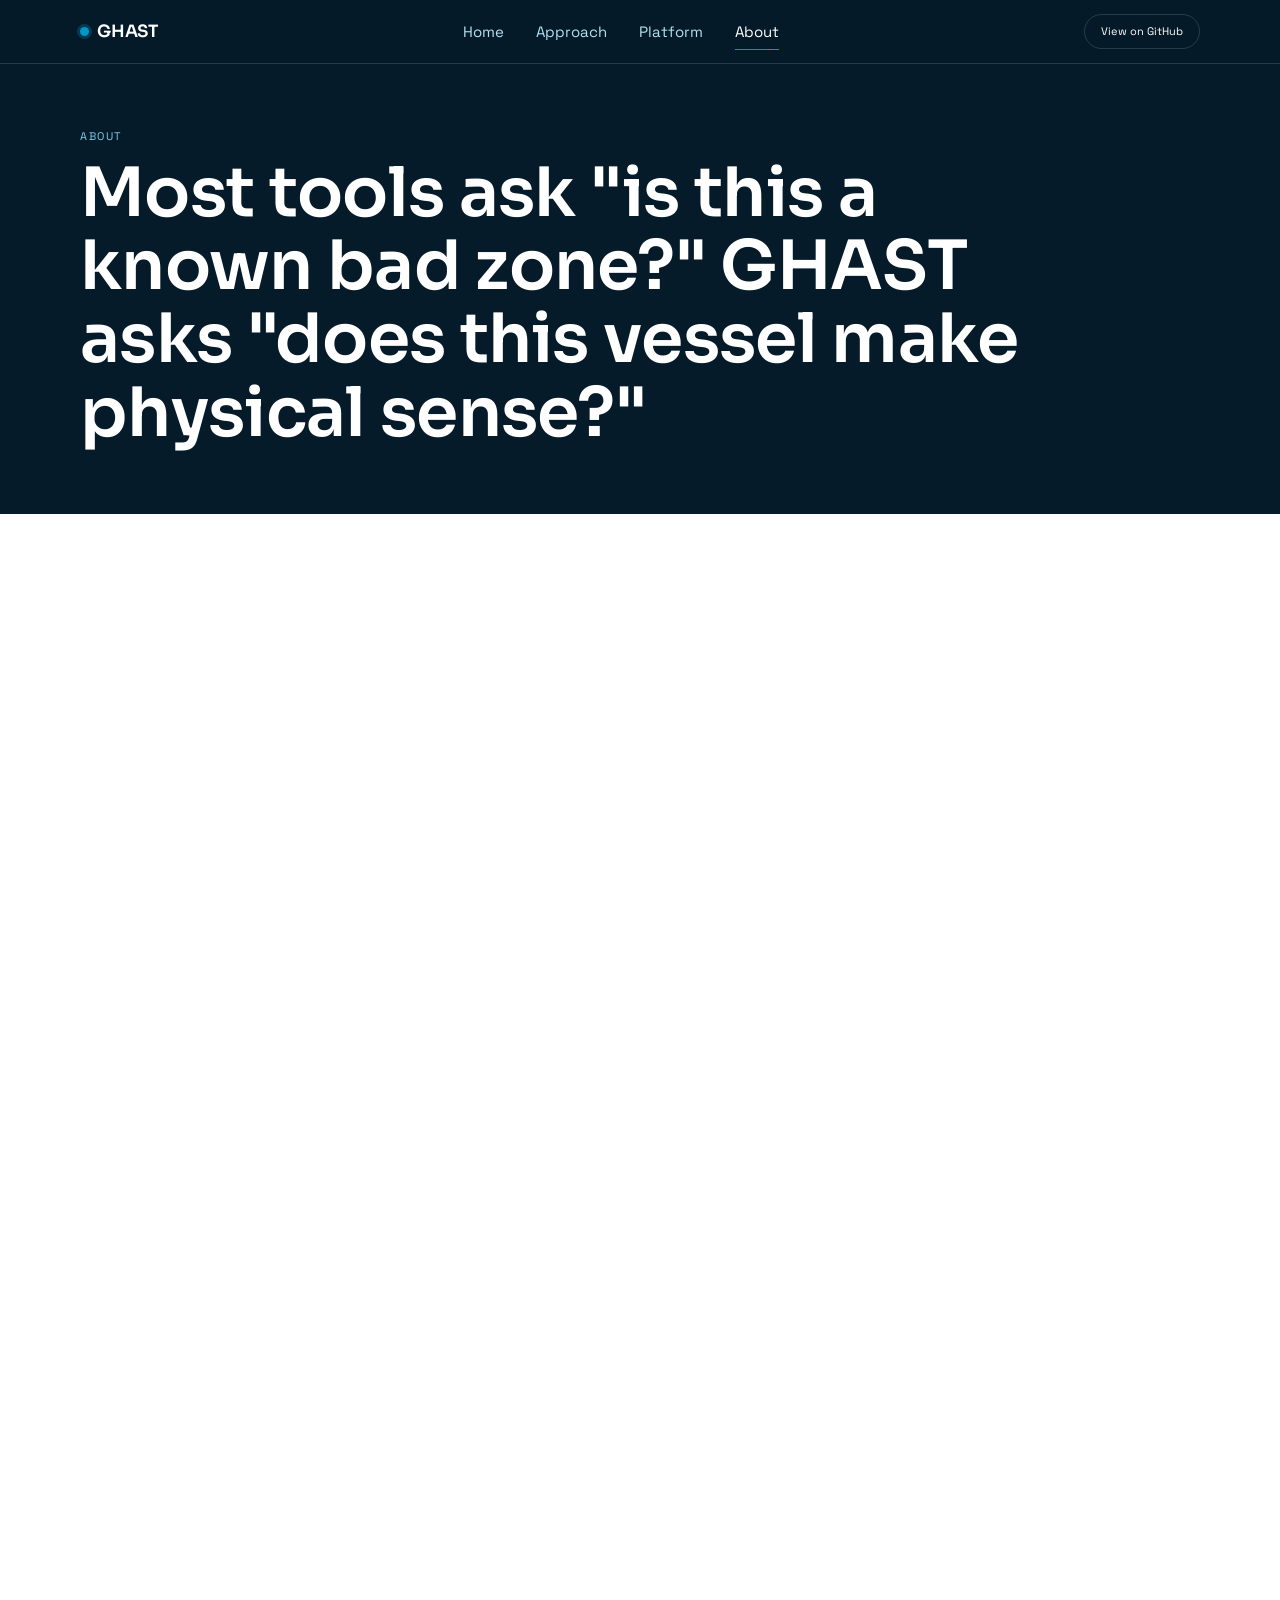
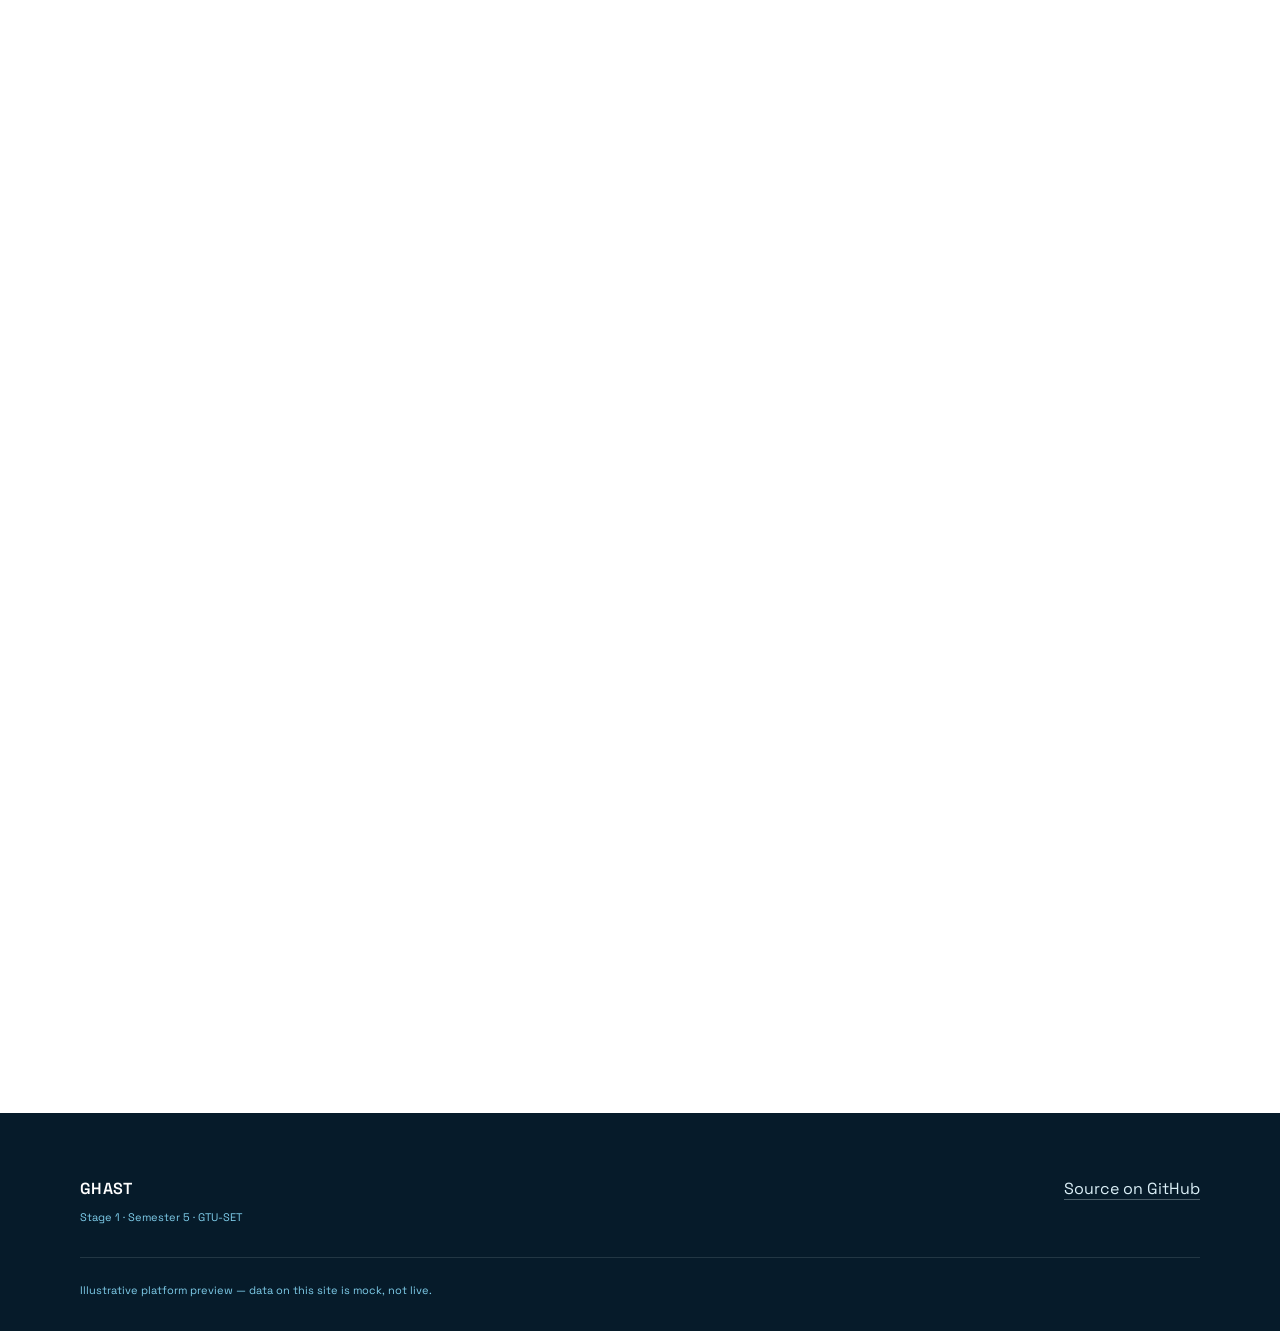
==== frontend/site/about.html @ d420f3c5 "feat(frontend): two-phase hero, 5-color palette, multi-page site Hero mechanics rework, per feedback" ====
<!doctype html>
<html lang="en" class="no-js">
<head>
  <meta charset="utf-8" />
  <meta name="viewport" content="width=device-width, initial-scale=1" />
  <title>About — GHAST</title>
  <meta name="description" content="Why GHAST predicts vessel behavior instead of matching signatures, and what that changes about how spoofing and jamming get investigated." />

  <link rel="preconnect" href="https://fonts.googleapis.com" />
  <link rel="preconnect" href="https://fonts.gstatic.com" crossorigin />
  <link href="https://fonts.googleapis.com/css2?family=Sora:wght@500;600;700&family=Space+Grotesk:wght@400;500;600&display=swap" rel="stylesheet" />

  <link rel="stylesheet" href="styles/tokens.css" />
  <link rel="stylesheet" href="styles/base.css" />
  <link rel="stylesheet" href="styles/nav.css" />
  <link rel="stylesheet" href="styles/sections.css" />
  <script>document.documentElement.classList.remove("no-js");</script>
</head>
<body>

  <nav class="site-nav" aria-label="Primary">
    <div class="site-nav__inner">
      <a class="site-nav__brand" href="index.html">
        <span class="site-nav__brand-mark" aria-hidden="true"></span>
        GHAST
      </a>
      <ul class="site-nav__links">
        <li><a href="index.html">Home</a></li>
        <li><a href="approach.html">Approach</a></li>
        <li><a href="platform.html">Platform</a></li>
        <li><a href="about.html" aria-current="page">About</a></li>
      </ul>
      <a class="site-nav__cta" href="https://github.com/Vishmayraj/GHAST" target="_blank" rel="noopener">View on GitHub</a>
    </div>
  </nav>

  <header class="page-hero">
    <div class="page-hero__inner">
      <p class="page-hero__eyebrow">About</p>
      <h1 class="page-hero__title">Most tools ask "is this a known bad zone?" GHAST asks "does this vessel make physical sense?"</h1>
    </div>
  </header>

  <main class="page-main">

    <section class="section" data-reveal>
      <div class="section__inner section__inner--narrow">
        <p style="font-size: var(--step-lede); line-height: var(--lh-loose); color: var(--ink-700);">
          A lot of maritime spoofing and jamming tools work the way an
          antivirus scanner works: they keep a list — known jamming zones,
          known bad actors, known patterns — and raise an alert when
          something on the list shows up. That works right up until
          something doesn't match the list. A new jamming source outside a
          mapped zone, a spoofing technique nobody's cataloged yet, a
          vessel behaving strangely for a reason no one's seen before —
          none of that trips a signature check.
        </p>
        <p style="margin-top: var(--space-6); font-size: var(--step-lede); line-height: var(--lh-loose); color: var(--ink-700);">
          GHAST starts from a different question. Given everything a vessel
          has just told the world about itself — its speed, its course, how
          fast it can physically turn — where should it be next? When the
          position it actually reports drifts too far from that answer, the
          list it's on stops mattering. The deviation is the evidence,
          whether or not anyone has seen this particular flavor of spoofing
          before.
        </p>
      </div>
    </section>

    <section class="section" style="background: var(--paper-dim);" data-reveal>
      <div class="section__inner">
        <p class="eyebrow">What we do differently</p>
        <div class="data-cards">
          <div class="card data-card">
            <div class="data-card__index">01</div>
            <div class="data-card__title">Behavior, not a blocklist</div>
            <div class="data-card__body">A physics-bounded next-state prediction catches spoofing that doesn't match any known signature or mapped jamming zone — because it never needed to match one.</div>
          </div>
          <div class="card data-card">
            <div class="data-card__index">02</div>
            <div class="data-card__title">It tells you which kind of problem you have</div>
            <div class="data-card__body">A single flagged vessel and a whole area flagging at once look the same as a raw alert. GHAST's fleet-wide check separates targeted spoofing from area jamming automatically, before an analyst opens the incident.</div>
          </div>
          <div class="card data-card">
            <div class="data-card__index">03</div>
            <div class="data-card__title">An evidence trail, not a black-box score</div>
            <div class="data-card__body">Every tool the investigation agent calls and everything it finds is logged. The output is a hypothesis with attached evidence and a confidence number — never a bare "this is spoofing."</div>
          </div>
          <div class="card data-card">
            <div class="data-card__index">04</div>
            <div class="data-card__title">Confidence gates escalation, not alarm volume</div>
            <div class="data-card__body">Low-confidence or novel patterns go to a human analyst with partial evidence instead of getting auto-declared. False-positive rate — the metric that actually erodes an insurer's trust — is treated as a first-class number from Stage 1 onward, not an afterthought.</div>
          </div>
        </div>
      </div>
    </section>

    <section class="section" data-reveal>
      <div class="section__inner section__inner--narrow">
        <p class="eyebrow">Where this is now</p>
        <h2 class="section__title">An academic project, built like a real one</h2>
        <p class="section__lede">
          GHAST is currently Stage 1 of a three-semester build at GTU-SET: a
          live AIS ingestion pipeline, a Bi-LSTM trajectory model benchmarked
          against published baselines and tracked in MLflow, and a
          rule-assisted investigation agent with three working tools. The
          site around it is honest about that — the diagrams and reports
          you've seen are illustrative, not a live feed, and they'll stop
          being illustrative in the order the
          <a href="https://github.com/Vishmayraj/GHAST/blob/main/docs/HLD/HLD_and_Master_Implementation_Plan.md" target="_blank" rel="noopener" style="color:var(--ocean-600); text-decoration:underline;">implementation plan</a>
          lays out.
        </p>
      </div>
    </section>

  </main>

  <footer class="site-footer">
    <div class="site-footer__inner">
      <div>
        <div class="site-footer__brand">GHAST</div>
        <div class="site-footer__status">Stage 1 · Semester 5 · GTU-SET</div>
      </div>
      <div>
        <a class="site-footer__link" href="https://github.com/Vishmayraj/GHAST" target="_blank" rel="noopener">Source on GitHub</a>
      </div>
    </div>
    <p class="site-footer__meta">Illustrative platform preview — data on this site is mock, not live.</p>
  </footer>

</body>
</html>
---- frontend/site/styles/tokens.css ----
/*
 * Design tokens for the GHAST site.
 *
 * Palette is deliberately restricted to five colors: ocean blue
 * (dominant), deep navy (structural/dark sections), white, black,
 * and a single red reserved exclusively for anomalies/spoofing —
 * never used decoratively. Neutrals for text/borders are blends of
 * navy and white only, so nothing outside the five hues appears.
 */

:root {
  /* The five colors */
  --c-ocean: #0096c7;
  --c-navy: #061b2a;
  --c-red: #ff5c5c;
  --c-white: #ffffff;
  --c-black: #000000;

  /* Ocean tints/shades (blends of ocean with white/navy only) */
  --ocean-100: #dbf0f8;
  --ocean-200: #b3e2f2;
  --ocean-300: #7fcdea;
  --ocean-400: #40b3dc;
  --ocean-600: #0079a3;
  --ocean-700: #045e80;

  /* Red tints/shades — blends of red with white/navy only, used
     exclusively for anomaly/alert UI, never decoratively */
  --red-100: #ffe1e1;
  --red-700: #c23a3a;

  /* Neutrals: navy blended toward white, nothing else */
  --ink-900: var(--c-navy);
  --ink-700: #24394a;
  --ink-500: #4c6274;
  --ink-300: #8fa1ae;
  --ink-100: #d9e2e7;
  --paper: var(--c-white);
  --paper-dim: #f2f6f8;

  /* Semantic roles */
  --color-bg: var(--paper);
  --color-bg-inverse: var(--c-navy);
  --color-surface: var(--c-white);
  --color-text: var(--ink-900);
  --color-text-muted: var(--ink-500);
  --color-text-on-navy: var(--paper);
  --color-text-on-navy-muted: var(--ocean-200);
  --color-accent: var(--c-ocean);
  --color-anomaly: var(--c-red);
  --color-border: rgba(6, 27, 42, 0.12);
  --color-border-on-navy: rgba(255, 255, 255, 0.14);
  --color-grid-line: rgba(0, 150, 199, 0.18);

  /* Typography — Sora for display, Space Grotesk for body/UI */
  --font-display: "Sora", "Space Grotesk", system-ui, sans-serif;
  --font-sans: "Space Grotesk", system-ui, -apple-system, "Segoe UI", sans-serif;
  --font-mono: "Space Grotesk", ui-monospace, "SF Mono", Menlo, Consolas, monospace;

  --step-ticker: 0.6875rem;
  --step-body: 1rem;
  --step-lede: 1.1875rem;
  --step-h3: 1.5rem;
  --step-h2: clamp(1.75rem, 1.35rem + 2vw, 2.5rem);
  --step-h1: clamp(2.25rem, 1.3rem + 4.5vw, 4.25rem);

  --lh-tight: 1.08;
  --lh-normal: 1.5;
  --lh-loose: 1.7;

  --space-1: 0.25rem;
  --space-2: 0.5rem;
  --space-3: 0.75rem;
  --space-4: 1rem;
  --space-6: 1.5rem;
  --space-8: 2rem;
  --space-12: 3rem;
  --space-16: 4rem;
  --space-24: 6rem;
  --space-32: 8rem;

  --content-max: 1120px;
  --content-narrow: 720px;
  --radius-sm: 4px;
  --radius-md: 10px;
  --radius-lg: 18px;

  --nav-height: 64px;

  --ease-out: cubic-bezier(0.16, 1, 0.3, 1);
  --dur-fast: 180ms;
  --dur-med: 420ms;
}
---- frontend/site/styles/base.css ----
/* Reset + base rendering */

*,
*::before,
*::after {
  box-sizing: border-box;
}

html {
  scroll-behavior: smooth;
}

body {
  margin: 0;
  font-family: var(--font-sans);
  font-size: var(--step-body);
  line-height: var(--lh-normal);
  color: var(--color-text);
  background: var(--color-bg);
  -webkit-font-smoothing: antialiased;
  text-rendering: optimizeLegibility;
}

img,
video {
  max-width: 100%;
  display: block;
}

h1,
h2,
h3,
p,
figure {
  margin: 0;
}

h1,
h2,
h3 {
  font-family: var(--font-display);
  line-height: var(--lh-tight);
  font-weight: 600;
  letter-spacing: -0.01em;
}

a {
  color: inherit;
}

.visually-hidden {
  position: absolute;
  width: 1px;
  height: 1px;
  overflow: hidden;
  clip: rect(0 0 0 0);
  white-space: nowrap;
}

/* Non-hero pages: push content below the fixed nav bar. */
.page-main {
  padding-top: var(--nav-height);
}

.page-hero {
  background: var(--c-navy);
  color: var(--color-text-on-navy);
  padding: calc(var(--nav-height) + var(--space-16)) var(--space-6) var(--space-16);
}

.page-hero__eyebrow {
  font-family: var(--font-mono);
  font-size: var(--step-ticker);
  letter-spacing: 0.14em;
  text-transform: uppercase;
  color: var(--ocean-300);
}

.page-hero__title {
  margin-top: var(--space-3);
  font-size: var(--step-h1);
  color: var(--paper);
  max-width: 20ch;
}

.page-hero__lede {
  margin-top: var(--space-4);
  font-size: var(--step-lede);
  color: var(--color-text-on-navy-muted);
  max-width: 56ch;
  line-height: var(--lh-loose);
}

.page-hero__inner {
  max-width: var(--content-max);
  margin: 0 auto;
}

/* Layout primitives */
.section {
  padding: var(--space-24) var(--space-6);
  position: relative;
}

.section__inner {
  max-width: var(--content-max);
  margin: 0 auto;
}

.section__inner--narrow {
  max-width: var(--content-narrow);
}

.eyebrow {
  display: inline-flex;
  align-items: center;
  gap: var(--space-2);
  font-family: var(--font-mono);
  font-size: var(--step-ticker);
  letter-spacing: 0.14em;
  text-transform: uppercase;
  color: var(--ocean-600);
  margin-bottom: var(--space-4);
}

.eyebrow::before {
  content: "";
  width: 6px;
  height: 6px;
  border-radius: 50%;
  background: currentColor;
}

.section__title {
  font-size: var(--step-h2);
  max-width: 34ch;
}

.section__lede {
  font-size: var(--step-lede);
  color: var(--color-text-muted);
  max-width: 56ch;
  margin-top: var(--space-4);
  line-height: var(--lh-loose);
}

/* Scroll-reveal: progressively enhanced, inert without JS */
[data-reveal] {
  opacity: 0;
  transform: translateY(18px);
  transition: opacity var(--dur-med) var(--ease-out), transform var(--dur-med) var(--ease-out);
}

[data-reveal].is-visible {
  opacity: 1;
  transform: none;
}

.no-js [data-reveal],
[data-reveal].is-visible {
  opacity: 1;
  transform: none;
}

@media (prefers-reduced-motion: reduce) {
  html {
    scroll-behavior: auto;
  }

  [data-reveal] {
    opacity: 1;
    transform: none;
    transition: none;
  }
}

::selection {
  background: var(--ocean-200);
  color: var(--c-navy);
}
---- frontend/site/styles/nav.css ----
/* Fixed top nav — deep navy, translucent, legible over both the
   dark hero video and light page backgrounds without needing
   scroll-based JS to swap states. */

.site-nav {
  position: fixed;
  top: 0;
  left: 0;
  right: 0;
  z-index: 50;
  height: var(--nav-height);
  display: flex;
  align-items: center;
  padding: 0 var(--space-6);
  background: rgba(6, 27, 42, 0.82);
  backdrop-filter: blur(10px);
  -webkit-backdrop-filter: blur(10px);
  border-bottom: 1px solid var(--color-border-on-navy);
}

.site-nav__inner {
  width: 100%;
  max-width: var(--content-max);
  margin: 0 auto;
  display: flex;
  align-items: center;
  justify-content: space-between;
  gap: var(--space-6);
}

.site-nav__brand {
  display: flex;
  align-items: center;
  gap: var(--space-2);
  font-family: var(--font-display);
  font-weight: 600;
  font-size: 1.0625rem;
  color: var(--paper);
  text-decoration: none;
  letter-spacing: -0.01em;
}

.site-nav__brand-mark {
  width: 9px;
  height: 9px;
  border-radius: 50%;
  background: var(--c-ocean);
  box-shadow: 0 0 0 3px rgba(0, 150, 199, 0.25);
}

.site-nav__links {
  display: flex;
  align-items: center;
  gap: var(--space-8);
  list-style: none;
  margin: 0;
  padding: 0;
}

.site-nav__links a {
  font-size: 0.9375rem;
  color: var(--color-text-on-navy-muted);
  text-decoration: none;
  padding: var(--space-2) 0;
  border-bottom: 1px solid transparent;
  transition: color var(--dur-fast) var(--ease-out), border-color var(--dur-fast) var(--ease-out);
}

.site-nav__links a:hover,
.site-nav__links a[aria-current="page"] {
  color: var(--paper);
  border-bottom-color: var(--c-ocean);
}

.site-nav__cta {
  font-family: var(--font-mono);
  font-size: var(--step-ticker);
  padding: var(--space-2) var(--space-4);
  border: 1px solid var(--color-border-on-navy);
  border-radius: 999px;
  color: var(--paper);
  text-decoration: none;
  white-space: nowrap;
}

.site-nav__cta:hover {
  border-color: var(--c-ocean);
  color: var(--c-ocean);
}

@media (max-width: 720px) {
  .site-nav__links {
    gap: var(--space-4);
  }

  .site-nav__cta {
    display: none;
  }
}

@media (max-width: 560px) {
  .site-nav__links a:not([aria-current]) {
    display: none;
  }
}
---- frontend/site/styles/sections.css ----
/* ============ shared surface ============ */

.card {
  background: var(--color-surface);
  border: 1px solid var(--color-border);
  border-radius: var(--radius-lg);
  box-shadow: 0 1px 2px rgba(7, 59, 79, 0.04);
}

/* ============ 1. signal / detection diagram ============ */

.signal-diagram {
  margin-top: var(--space-12);
  padding: var(--space-8);
  overflow: hidden;
}

.signal-diagram svg {
  width: 100%;
  height: auto;
  display: block;
}

.signal-diagram__legend {
  display: flex;
  flex-wrap: wrap;
  gap: var(--space-6);
  margin-top: var(--space-6);
  font-family: var(--font-mono);
  font-size: var(--step-ticker);
  color: var(--color-text-muted);
}

.signal-diagram__legend span {
  display: inline-flex;
  align-items: center;
  gap: var(--space-2);
}

.legend-swatch {
  width: 14px;
  height: 3px;
  border-radius: 2px;
  display: inline-block;
}

.legend-swatch--predicted { background: var(--ocean-300); }
.legend-swatch--actual { background: var(--ocean-700); }
.legend-swatch--deviation { background: var(--color-anomaly); }

/* ============ 2. fleet-wide differentiation ============ */

.fleet-compare {
  display: grid;
  grid-template-columns: repeat(2, 1fr);
  gap: var(--space-6);
  margin-top: var(--space-12);
}

.fleet-map {
  padding: var(--space-6);
  text-align: center;
}

.fleet-map svg {
  width: 100%;
  aspect-ratio: 4 / 3;
  background: var(--ocean-100);
  border-radius: var(--radius-md);
}

.fleet-map__caption {
  margin-top: var(--space-4);
  font-weight: 600;
  font-size: 0.9375rem;
}

.fleet-map__result {
  margin-top: var(--space-1);
  font-family: var(--font-mono);
  font-size: var(--step-ticker);
  color: var(--color-text-muted);
}

@media (max-width: 720px) {
  .fleet-compare {
    grid-template-columns: 1fr;
  }
}

/* ============ 3. investigation agent ============ */

.agent-layout {
  display: grid;
  grid-template-columns: 1fr 1fr;
  gap: var(--space-12);
  margin-top: var(--space-12);
  align-items: start;
}

.agent-trace {
  list-style: none;
  margin: 0;
  padding: 0;
  border-left: 2px solid var(--color-border);
}

.agent-trace__step {
  position: relative;
  padding: 0 0 var(--space-8) var(--space-6);
}

.agent-trace__step:last-child {
  padding-bottom: 0;
}

.agent-trace__step::before {
  content: "";
  position: absolute;
  left: -6px;
  top: 4px;
  width: 10px;
  height: 10px;
  border-radius: 50%;
  background: var(--c-ocean);
  border: 2px solid var(--paper-dim);
}

.agent-trace__tool {
  font-family: var(--font-mono);
  font-size: var(--step-ticker);
  color: var(--ocean-700);
  text-transform: lowercase;
}

.agent-trace__note {
  margin-top: var(--space-1);
  color: var(--color-text-muted);
  font-size: 0.9375rem;
}

.agent-trace__gate {
  margin-top: var(--space-2);
  padding: var(--space-4);
  border-radius: var(--radius-md);
  background: var(--ocean-100);
  font-size: 0.9375rem;
}

/* Incident report card */
.incident-card {
  padding: var(--space-6);
}

.incident-card__head {
  display: flex;
  justify-content: space-between;
  align-items: flex-start;
  gap: var(--space-4);
  padding-bottom: var(--space-4);
  border-bottom: 1px solid var(--color-border);
}

.incident-card__vessel {
  font-weight: 600;
  font-size: var(--step-h3);
}

.incident-card__meta {
  font-family: var(--font-mono);
  font-size: var(--step-ticker);
  color: var(--color-text-muted);
  margin-top: var(--space-1);
}

.incident-card__badge {
  font-family: var(--font-mono);
  font-size: var(--step-ticker);
  padding: var(--space-1) var(--space-3);
  border-radius: 999px;
  background: var(--red-100);
  color: var(--red-700);
  white-space: nowrap;
}

.incident-card__confidence {
  margin-top: var(--space-4);
}

.confidence-bar {
  height: 6px;
  border-radius: 999px;
  background: var(--ocean-100);
  overflow: hidden;
  margin-top: var(--space-2);
}

.confidence-bar__fill {
  height: 100%;
  background: var(--ocean-600);
  border-radius: 999px;
}

.incident-card__evidence {
  margin-top: var(--space-4);
  padding-left: var(--space-4);
  font-size: 0.9375rem;
  color: var(--ink-700);
  line-height: var(--lh-loose);
}

.incident-card__evidence li + li {
  margin-top: var(--space-2);
}

.incident-card__note {
  margin-top: var(--space-4);
  font-size: var(--step-ticker);
  color: var(--color-text-muted);
  font-style: italic;
}

@media (max-width: 860px) {
  .agent-layout {
    grid-template-columns: 1fr;
  }
}

/* ============ 4. platform / dashboard preview ============ */

.dashboard-preview {
  margin-top: var(--space-12);
  overflow: hidden;
}

.dashboard-preview__chrome {
  display: flex;
  align-items: center;
  gap: var(--space-2);
  padding: var(--space-3) var(--space-4);
  border-bottom: 1px solid var(--color-border);
  background: var(--paper-dim);
}

.dashboard-preview__dot {
  width: 8px;
  height: 8px;
  border-radius: 50%;
  background: var(--color-border);
}

.dashboard-preview__label {
  margin-left: var(--space-2);
  font-family: var(--font-mono);
  font-size: var(--step-ticker);
  color: var(--color-text-muted);
}

.dashboard-preview__body {
  display: grid;
  grid-template-columns: 1.1fr 1fr;
}

.dashboard-preview__feed {
  border-right: 1px solid var(--color-border);
  padding: var(--space-4);
}

.feed-row {
  display: grid;
  grid-template-columns: 1fr auto;
  gap: var(--space-1) var(--space-3);
  padding: var(--space-3) var(--space-2);
  border-radius: var(--radius-sm);
  font-size: 0.875rem;
}

.feed-row:hover {
  background: var(--ocean-100);
}

.feed-row + .feed-row {
  border-top: 1px solid var(--color-border);
}

.feed-row__vessel {
  font-weight: 600;
}

.feed-row__type {
  color: var(--color-text-muted);
  font-size: var(--step-ticker);
}

.feed-row__score {
  font-family: var(--font-mono);
  font-size: var(--step-ticker);
  align-self: start;
}

.feed-row__status {
  grid-column: 1 / -1;
  font-family: var(--font-mono);
  font-size: var(--step-ticker);
  color: var(--ocean-700);
}

.dashboard-preview__detail {
  padding: var(--space-4) var(--space-6);
}

.dashboard-preview__detail h4 {
  font-size: 0.9375rem;
  font-weight: 600;
}

.dashboard-preview__chart {
  margin-top: var(--space-4);
}

.dashboard-preview__chart-label {
  font-family: var(--font-mono);
  font-size: var(--step-ticker);
  color: var(--color-text-muted);
  display: flex;
  justify-content: space-between;
  margin-top: var(--space-2);
}

.dashboard-preview__flag {
  margin-top: var(--space-4);
  font-size: var(--step-ticker);
  color: var(--color-text-muted);
}

@media (max-width: 760px) {
  .dashboard-preview__body {
    grid-template-columns: 1fr;
  }
  .dashboard-preview__feed {
    border-right: none;
    border-bottom: 1px solid var(--color-border);
  }
}

/* ============ 5. data strategy ============ */

.data-cards {
  display: grid;
  grid-template-columns: repeat(3, 1fr);
  gap: var(--space-6);
  margin-top: var(--space-12);
}

.data-card {
  padding: var(--space-6);
}

.data-card__index {
  font-family: var(--font-mono);
  color: var(--ocean-400);
  font-size: var(--step-h3);
}

.data-card__title {
  margin-top: var(--space-2);
  font-weight: 600;
  font-size: 1.0625rem;
}

.data-card__body {
  margin-top: var(--space-2);
  color: var(--color-text-muted);
  font-size: 0.9375rem;
  line-height: var(--lh-loose);
}

@media (max-width: 860px) {
  .data-cards {
    grid-template-columns: 1fr;
  }
}

/* ============ footer ============ */

.site-footer {
  background: var(--c-navy);
  color: var(--ocean-100);
  padding: var(--space-16) var(--space-6) var(--space-8);
}

.site-footer__inner {
  max-width: var(--content-max);
  margin: 0 auto;
  display: flex;
  flex-wrap: wrap;
  justify-content: space-between;
  gap: var(--space-8);
}

.site-footer__brand {
  font-family: var(--font-mono);
  font-weight: 600;
  letter-spacing: 0.02em;
  color: var(--paper);
}

.site-footer__status {
  margin-top: var(--space-2);
  font-size: var(--step-ticker);
  color: var(--ocean-300);
}

.site-footer__stack {
  display: flex;
  flex-wrap: wrap;
  gap: var(--space-2);
  max-width: 480px;
}

.stack-chip {
  font-family: var(--font-mono);
  font-size: var(--step-ticker);
  padding: var(--space-1) var(--space-3);
  border: 1px solid rgba(238, 250, 255, 0.18);
  border-radius: 999px;
  color: var(--ocean-100);
}

.site-footer__link {
  text-decoration: none;
  border-bottom: 1px solid rgba(238, 250, 255, 0.3);
}

.site-footer__link:hover {
  border-bottom-color: currentColor;
}

.site-footer__meta {
  margin-top: var(--space-8);
  padding-top: var(--space-6);
  border-top: 1px solid rgba(238, 250, 255, 0.12);
  font-size: var(--step-ticker);
  color: var(--ocean-300);
  max-width: var(--content-max);
  margin-left: auto;
  margin-right: auto;
}
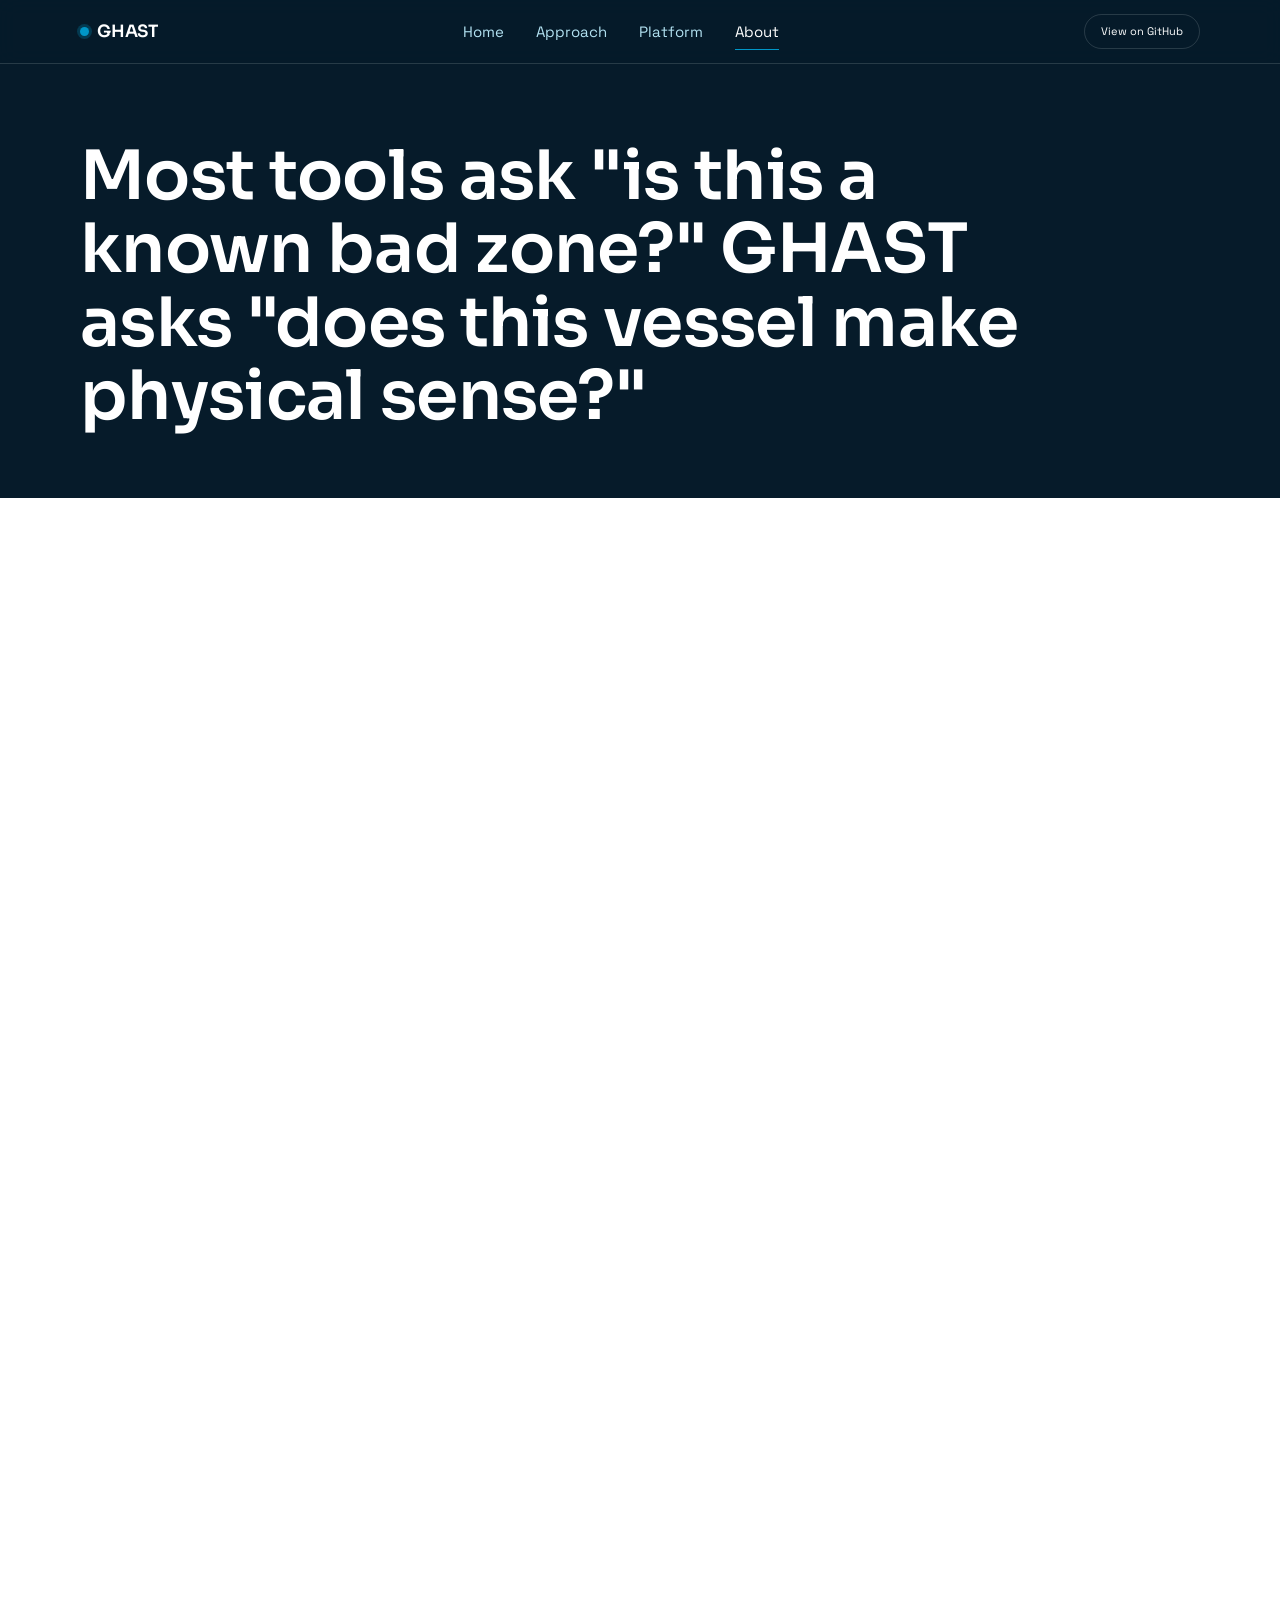
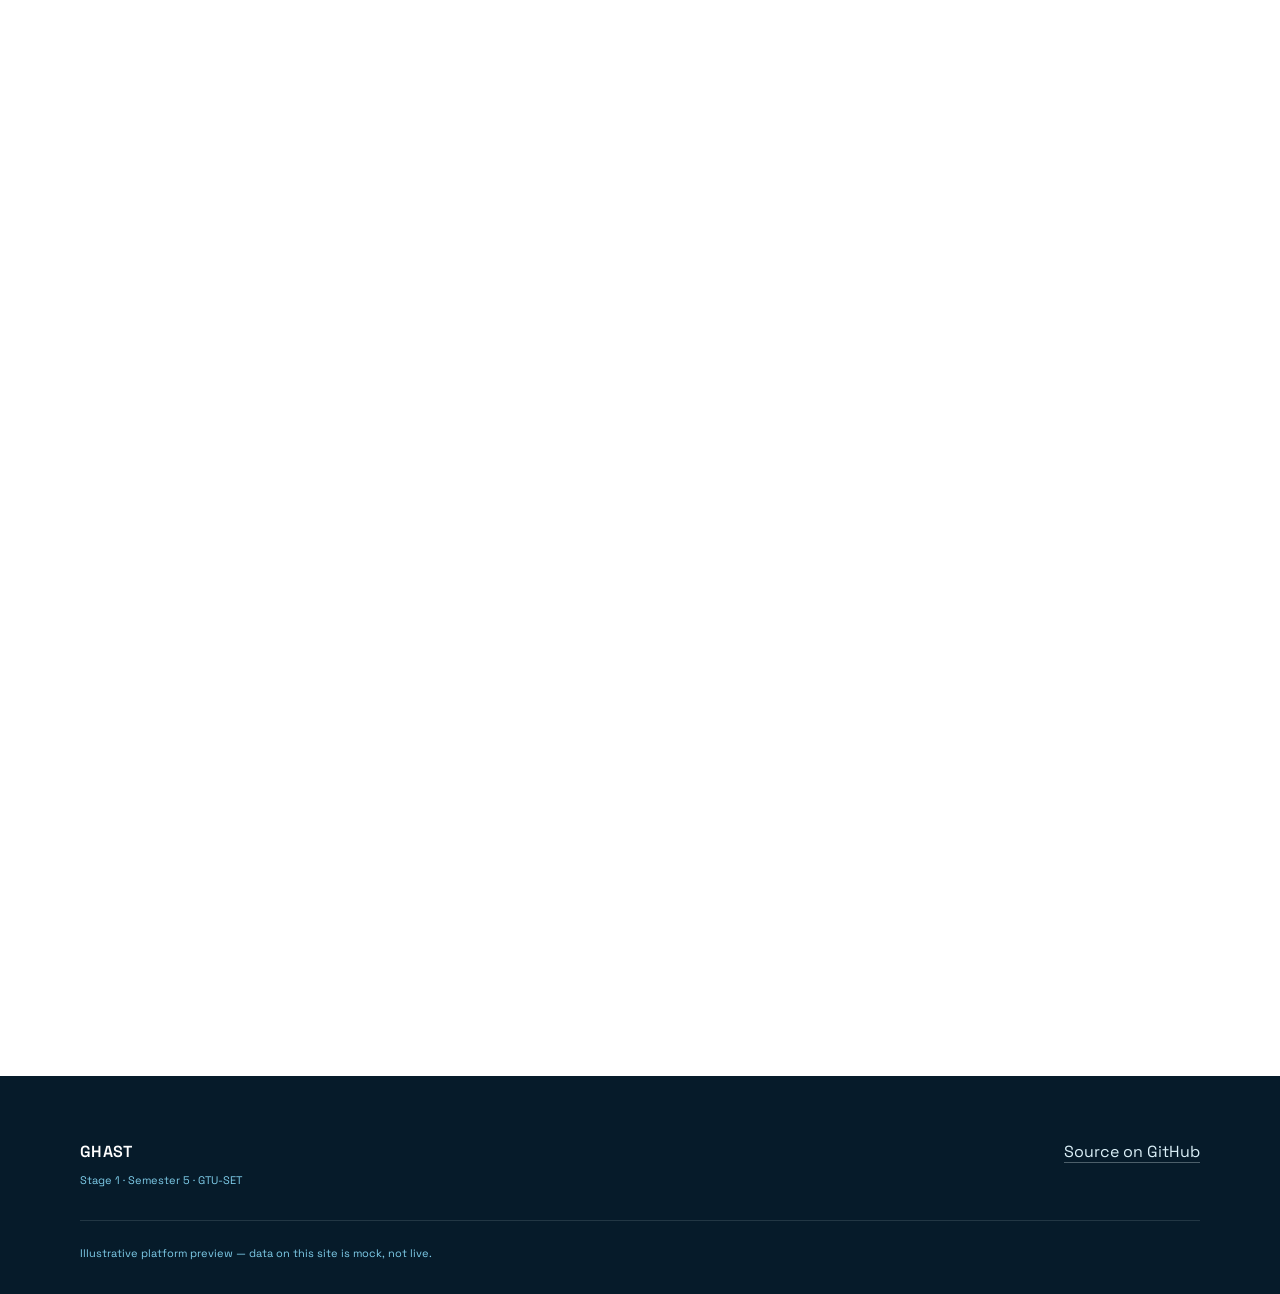
==== commit ac867fc0: "Drop tracked-out uppercase eyebrow chrome for a plain sentence-case caption" ====
--- a/frontend/site/about.html
+++ b/frontend/site/about.html
@@ -36,7 +36,6 @@
 
   <header class="page-hero">
     <div class="page-hero__inner">
-      <p class="page-hero__eyebrow">About</p>
       <h1 class="page-hero__title">Most tools ask "is this a known bad zone?" GHAST asks "does this vessel make physical sense?"</h1>
     </div>
   </header>
--- a/frontend/site/styles/base.css
+++ b/frontend/site/styles/base.css
@@ -68,14 +68,6 @@
   padding: calc(var(--nav-height) + var(--space-16)) var(--space-6) var(--space-16);
 }
 
-.page-hero__eyebrow {
-  font-family: var(--font-mono);
-  font-size: var(--step-ticker);
-  letter-spacing: 0.14em;
-  text-transform: uppercase;
-  color: var(--ocean-300);
-}
-
 .page-hero__title {
   margin-top: var(--space-3);
   font-size: var(--step-h1);
@@ -112,23 +104,11 @@
 }
 
 .eyebrow {
-  display: inline-flex;
-  align-items: center;
-  gap: var(--space-2);
-  font-family: var(--font-mono);
-  font-size: var(--step-ticker);
-  letter-spacing: 0.14em;
-  text-transform: uppercase;
+  font-family: var(--font-display);
+  font-size: 1rem;
+  font-weight: 600;
   color: var(--ocean-600);
-  margin-bottom: var(--space-4);
-}
-
-.eyebrow::before {
-  content: "";
-  width: 6px;
-  height: 6px;
-  border-radius: 50%;
-  background: currentColor;
+  margin-bottom: var(--space-2);
 }
 
 .section__title {
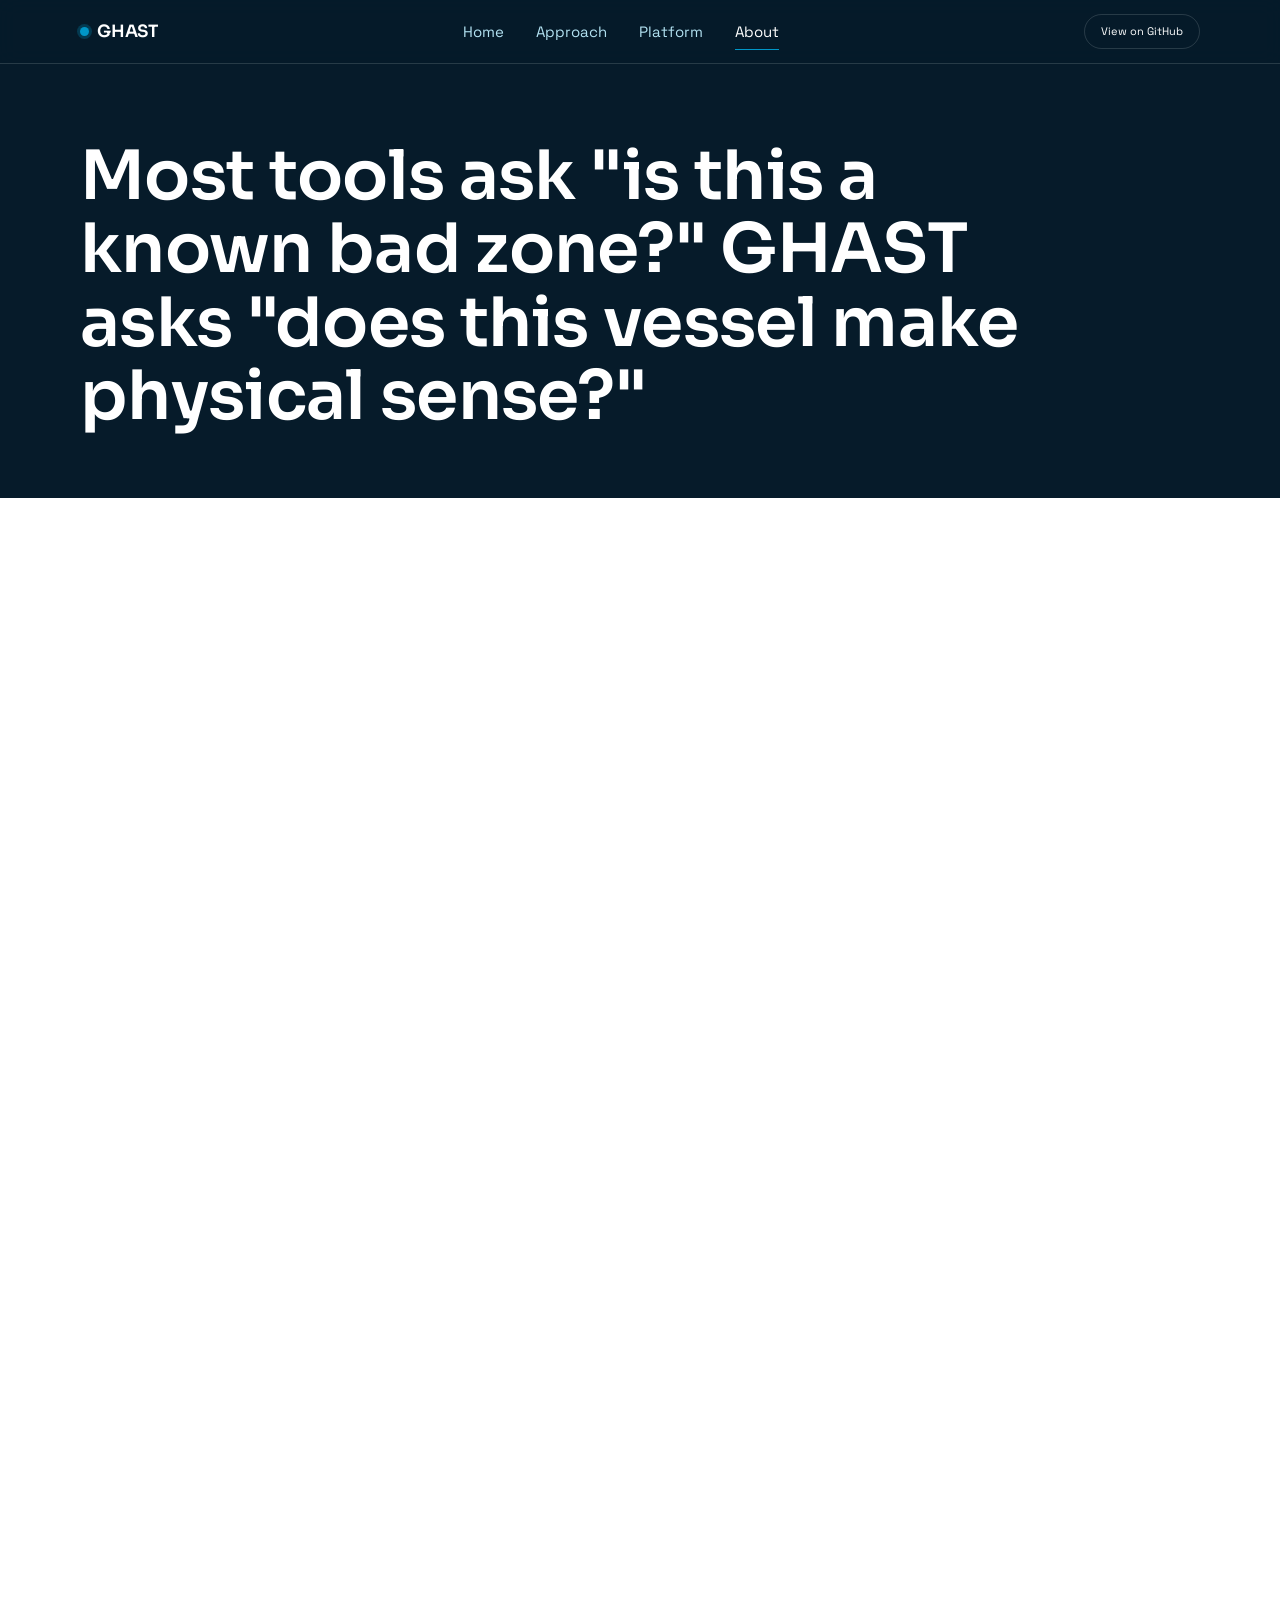
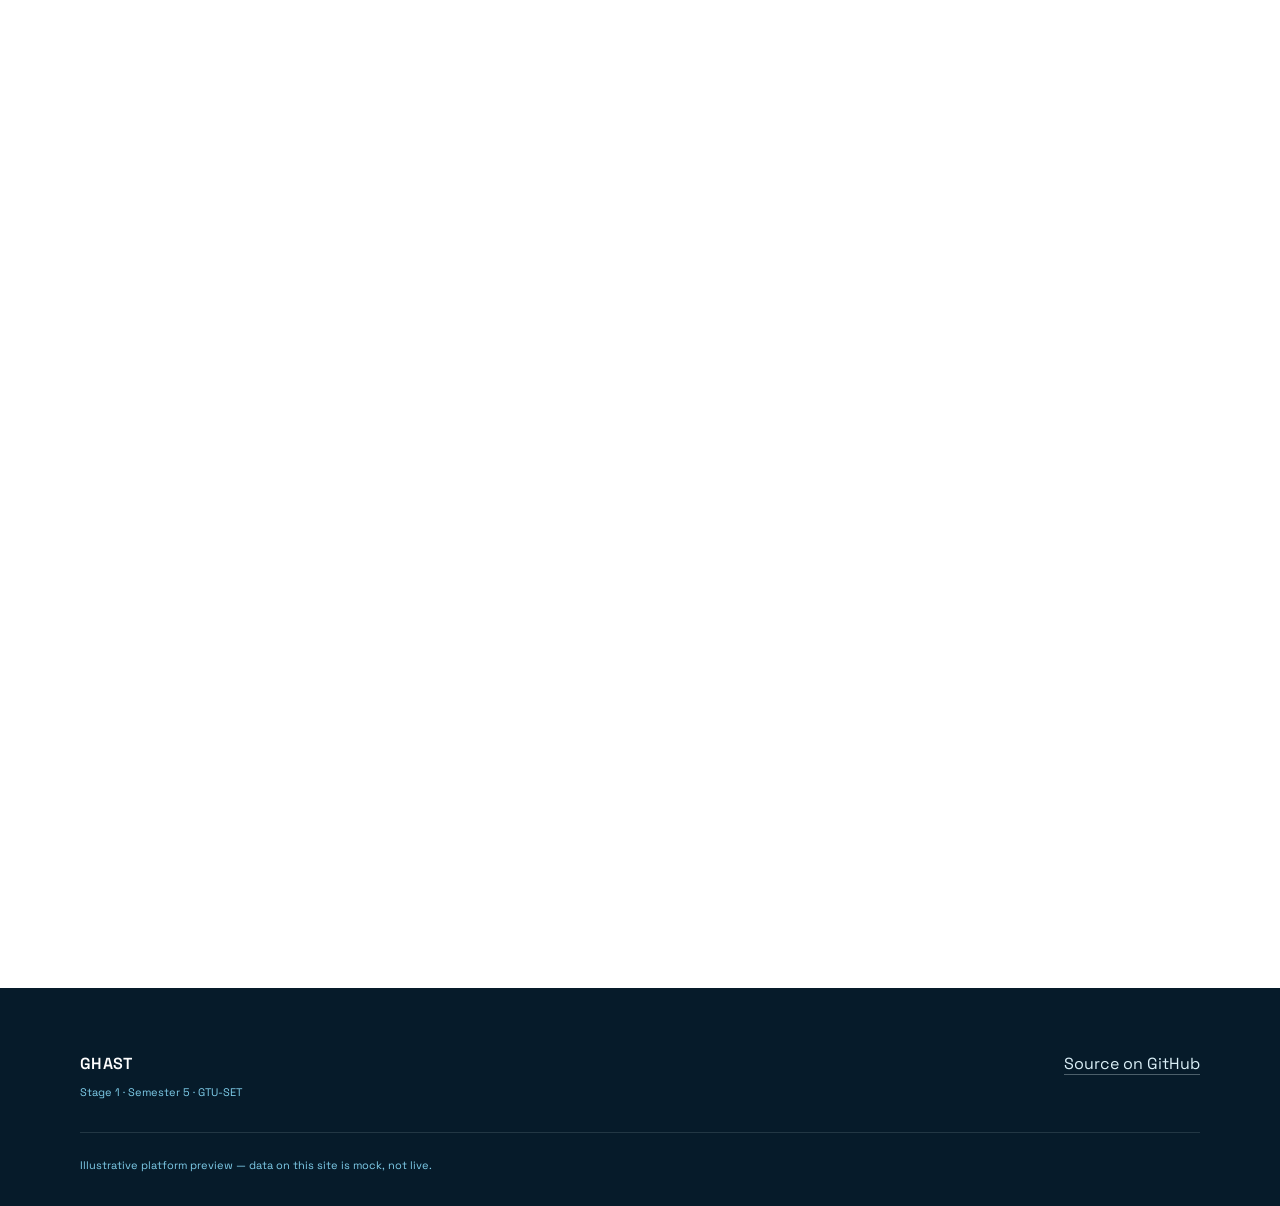
==== commit c08205e4: "Drop numbered 01/02/03 markers on cards that aren't a sequence" ====
--- a/frontend/site/about.html
+++ b/frontend/site/about.html
@@ -71,22 +71,18 @@
         <p class="eyebrow">What we do differently</p>
         <div class="data-cards">
           <div class="card data-card">
-            <div class="data-card__index">01</div>
             <div class="data-card__title">Behavior, not a blocklist</div>
             <div class="data-card__body">A physics-bounded next-state prediction catches spoofing that doesn't match any known signature or mapped jamming zone — because it never needed to match one.</div>
           </div>
           <div class="card data-card">
-            <div class="data-card__index">02</div>
             <div class="data-card__title">It tells you which kind of problem you have</div>
             <div class="data-card__body">A single flagged vessel and a whole area flagging at once look the same as a raw alert. GHAST's fleet-wide check separates targeted spoofing from area jamming automatically, before an analyst opens the incident.</div>
           </div>
           <div class="card data-card">
-            <div class="data-card__index">03</div>
             <div class="data-card__title">An evidence trail, not a black-box score</div>
             <div class="data-card__body">Every tool the investigation agent calls and everything it finds is logged. The output is a hypothesis with attached evidence and a confidence number — never a bare "this is spoofing."</div>
           </div>
           <div class="card data-card">
-            <div class="data-card__index">04</div>
             <div class="data-card__title">Confidence gates escalation, not alarm volume</div>
             <div class="data-card__body">Low-confidence or novel patterns go to a human analyst with partial evidence instead of getting auto-declared. False-positive rate — the metric that actually erodes an insurer's trust — is treated as a first-class number from Stage 1 onward, not an afterthought.</div>
           </div>
--- a/frontend/site/styles/sections.css
+++ b/frontend/site/styles/sections.css
@@ -356,14 +356,19 @@
   padding: var(--space-6);
 }
 
-.data-card__index {
-  font-family: var(--font-mono);
-  color: var(--ocean-400);
-  font-size: var(--step-h3);
+.data-card--link {
+  text-decoration: none;
+  color: inherit;
+  display: block;
+  transition: border-color var(--dur-fast) var(--ease-out);
+}
+
+.data-card--link:hover,
+.data-card--link:focus-visible {
+  border-color: var(--ocean-400);
 }
 
 .data-card__title {
-  margin-top: var(--space-2);
   font-weight: 600;
   font-size: 1.0625rem;
 }
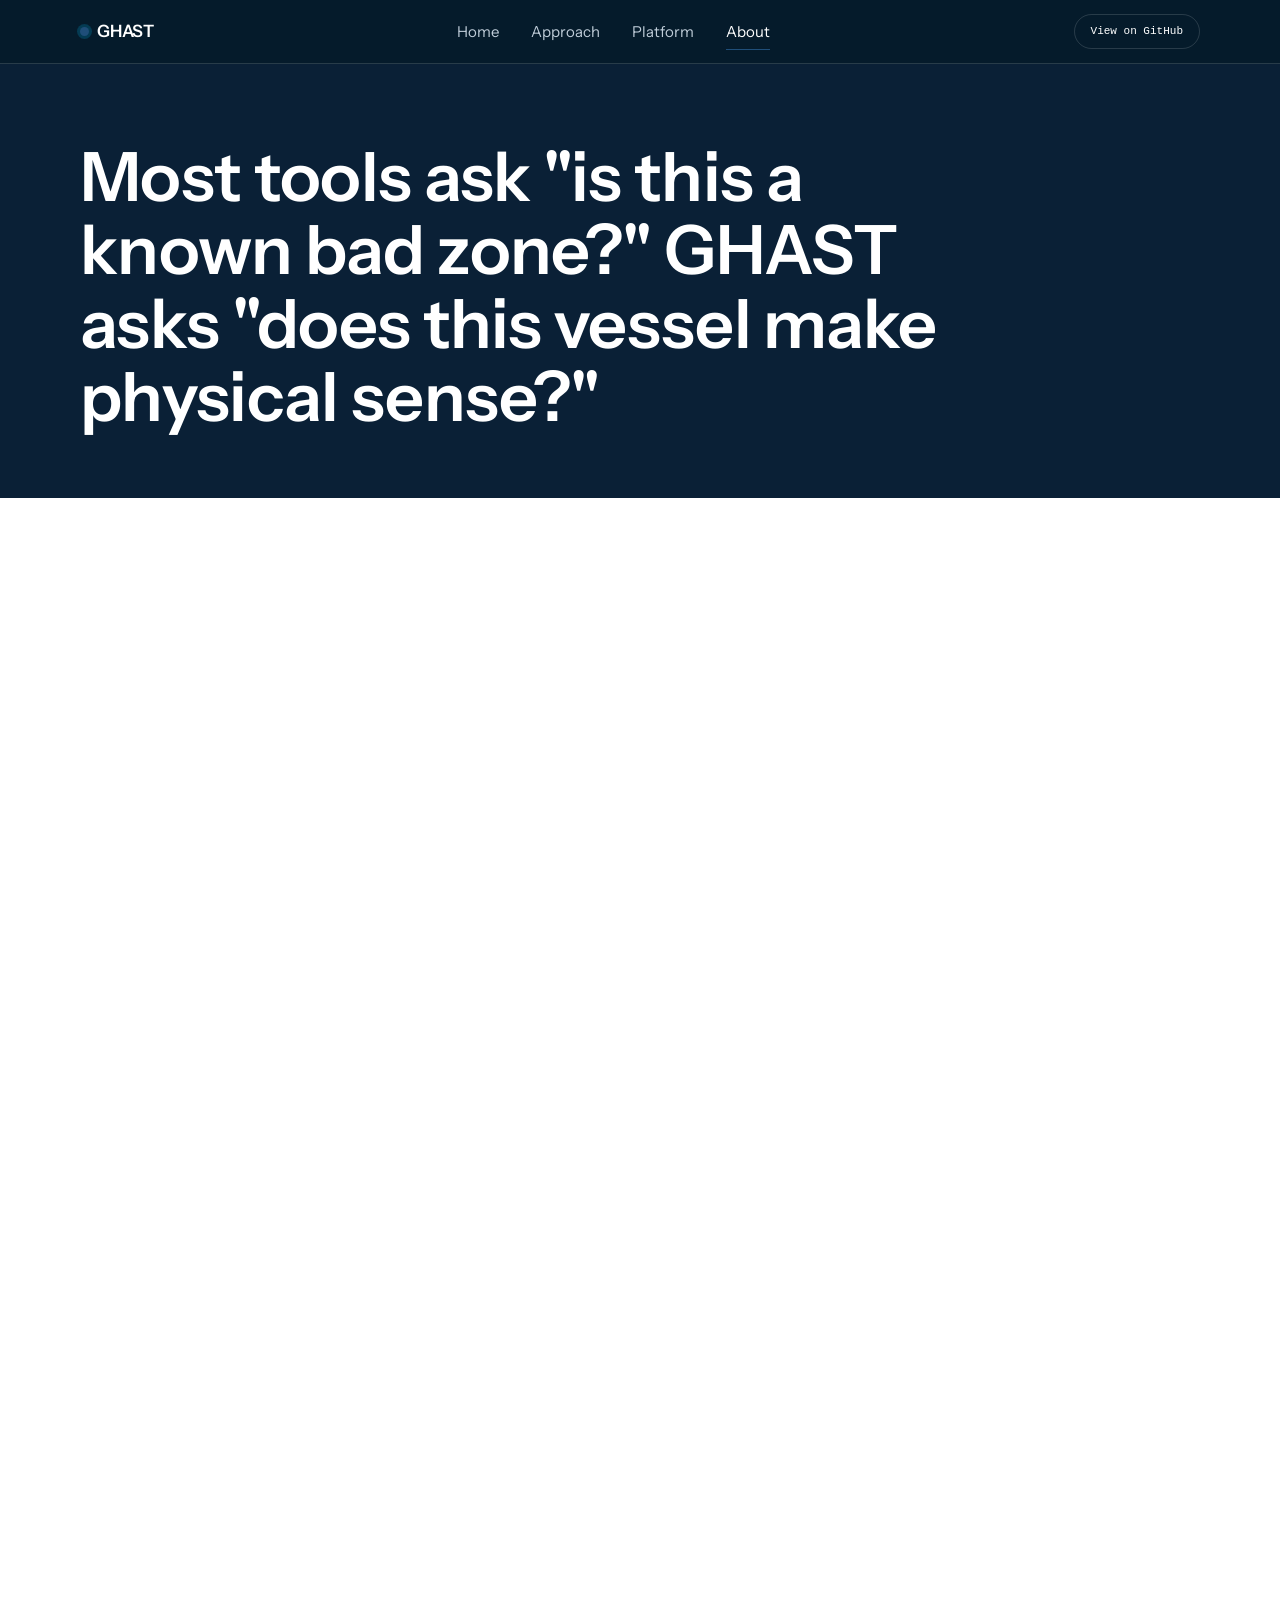
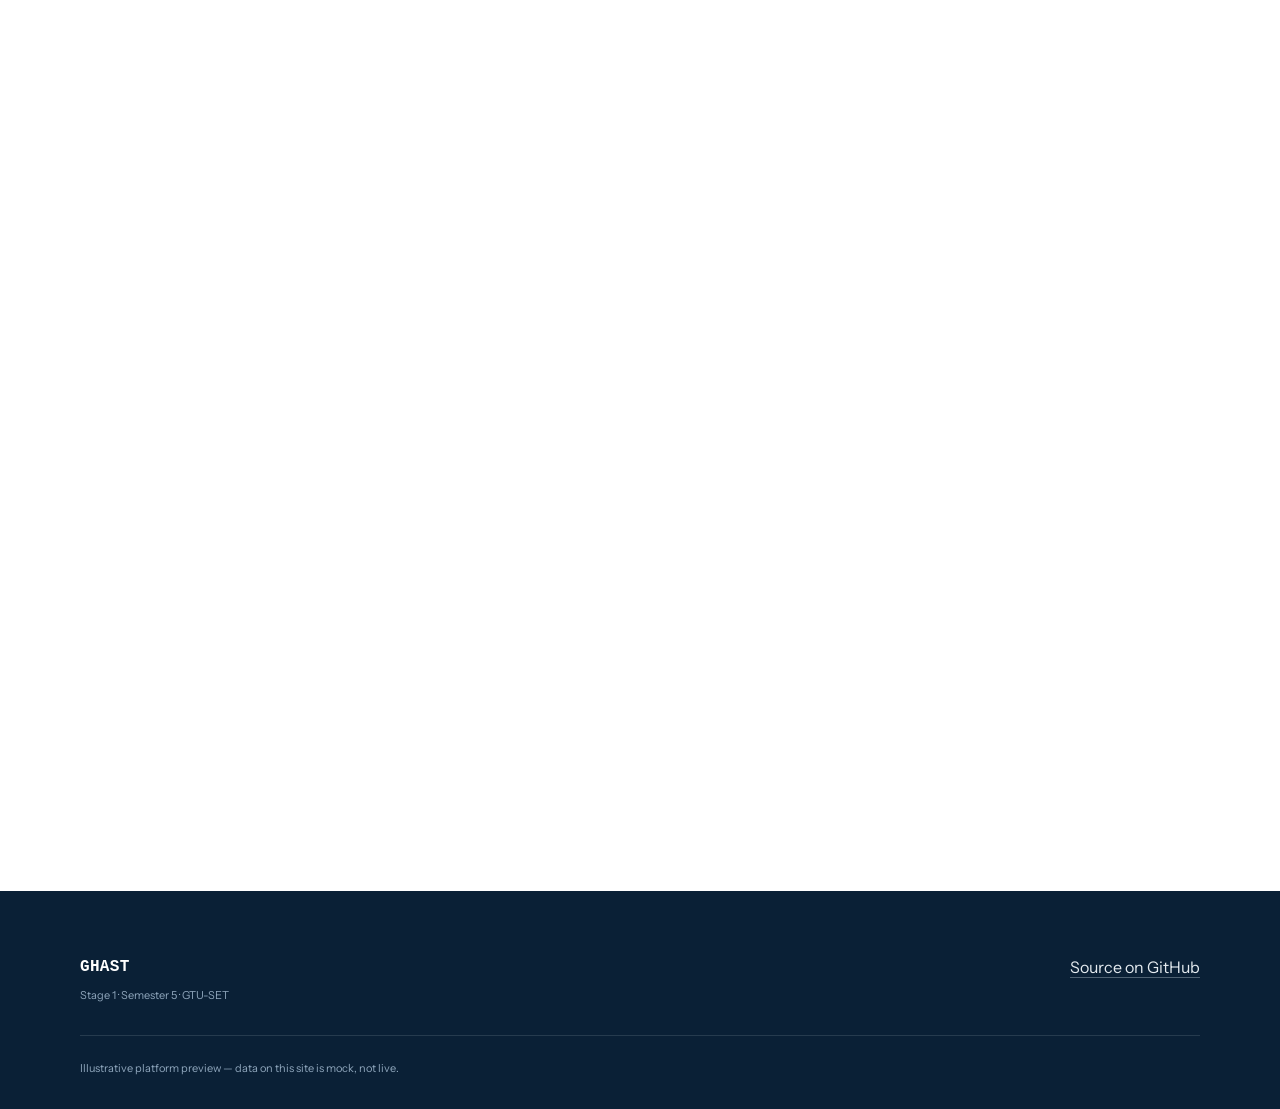
==== commit b624954e: "Reduce palette to exactly two colors (white, navy-blue) and swap to Instrument Serif/Sans" ====
--- a/frontend/site/about.html
+++ b/frontend/site/about.html
@@ -8,7 +8,7 @@
 
   <link rel="preconnect" href="https://fonts.googleapis.com" />
   <link rel="preconnect" href="https://fonts.gstatic.com" crossorigin />
-  <link href="https://fonts.googleapis.com/css2?family=Sora:wght@500;600;700&family=Space+Grotesk:wght@400;500;600&display=swap" rel="stylesheet" />
+  <link href="https://fonts.googleapis.com/css2?family=Instrument+Serif:ital@0;1&family=Instrument+Sans:wght@400;500;600;700&display=swap" rel="stylesheet" />
 
   <link rel="stylesheet" href="styles/tokens.css" />
   <link rel="stylesheet" href="styles/base.css" />
--- a/frontend/site/styles/tokens.css
+++ b/frontend/site/styles/tokens.css
@@ -1,42 +1,46 @@
 /*
  * Design tokens for the GHAST site.
  *
- * Palette is deliberately restricted to five colors: ocean blue
- * (dominant), deep navy (structural/dark sections), white, black,
- * and a single red reserved exclusively for anomalies/spoofing —
- * never used decoratively. Neutrals for text/borders are blends of
- * navy and white only, so nothing outside the five hues appears.
+ * Exactly two colors: white, and one dark shade of blue, used at
+ * different depths (tints toward white, shades toward navy) for
+ * structure and text. There is no third hue anywhere, including for
+ * alerts — a flagged anomaly is distinguished by weight, contrast,
+ * and an outline, not by a different color.
+ *
+ * Type is two families: Instrument Sans carries everything (body,
+ * UI, headings), and Instrument Serif italic is reserved for one
+ * word or a short literary passage, used sparingly, never for body
+ * text. A system monospace stack (no webfont) handles small numeric
+ * readouts like MMSI and timestamps, which is a practical exception,
+ * not a third brand typeface.
  */
 
 :root {
-  /* The five colors */
-  --c-ocean: #0096c7;
-  --c-navy: #061b2a;
-  --c-red: #ff5c5c;
+  /* The two colors */
+  --c-blue: #1f4e79;
+  --c-navy: #0a2036;
   --c-white: #ffffff;
-  --c-black: #000000;
+  --c-black: #0a0a0a;
 
-  /* Ocean tints/shades (blends of ocean with white/navy only) */
-  --ocean-100: #dbf0f8;
-  --ocean-200: #b3e2f2;
-  --ocean-300: #7fcdea;
-  --ocean-400: #40b3dc;
-  --ocean-600: #0079a3;
-  --ocean-700: #045e80;
+  /* Blue tints/shades — blends of blue with white/navy only */
+  --ocean-100: #e4eaef;
+  --ocean-200: #c0cdd9;
+  --ocean-300: #8fa6bc;
+  --ocean-400: #5e809f;
+  --ocean-600: #194165;
+  --ocean-700: #143354;
 
-  /* Red tints/shades — blends of red with white/navy only, used
-     exclusively for anomaly/alert UI, never decoratively */
-  --red-100: #ffe1e1;
-  --red-700: #c23a3a;
+  /* Alias so the accent reads by its role, not the old hue name */
+  --c-ocean: var(--c-blue);
 
   /* Neutrals: navy blended toward white, nothing else */
   --ink-900: var(--c-navy);
-  --ink-700: #24394a;
-  --ink-500: #4c6274;
-  --ink-300: #8fa1ae;
-  --ink-100: #d9e2e7;
+  --ink-700: #28394a;
+  --ink-500: #52657a;
+  --ink-300: #94a3b3;
+  --ink-100: #dde3e9;
   --paper: var(--c-white);
-  --paper-dim: #f2f6f8;
+  --paper-dim: #f3f5f7;
 
   /* Semantic roles */
   --color-bg: var(--paper);
@@ -46,16 +50,20 @@
   --color-text-muted: var(--ink-500);
   --color-text-on-navy: var(--paper);
   --color-text-on-navy-muted: var(--ocean-200);
-  --color-accent: var(--c-ocean);
-  --color-anomaly: var(--c-red);
-  --color-border: rgba(6, 27, 42, 0.12);
+  --color-accent: var(--c-blue);
+  /* A flagged anomaly is the darkest point of the one blue, not a
+     different hue — contrast and weight carry the alert. */
+  --color-anomaly: var(--c-navy);
+  --color-border: rgba(10, 32, 54, 0.12);
   --color-border-on-navy: rgba(255, 255, 255, 0.14);
-  --color-grid-line: rgba(0, 150, 199, 0.18);
+  --color-grid-line: rgba(31, 78, 121, 0.18);
 
-  /* Typography — Sora for display, Space Grotesk for body/UI */
-  --font-display: "Sora", "Space Grotesk", system-ui, sans-serif;
-  --font-sans: "Space Grotesk", system-ui, -apple-system, "Segoe UI", sans-serif;
-  --font-mono: "Space Grotesk", ui-monospace, "SF Mono", Menlo, Consolas, monospace;
+  /* Typography — Instrument Sans for everything, Instrument Serif
+     italic reserved for rare accent words and the literary interlude */
+  --font-sans: "Instrument Sans", system-ui, -apple-system, "Segoe UI", sans-serif;
+  --font-display: var(--font-sans);
+  --font-accent: "Instrument Serif", Georgia, serif;
+  --font-mono: ui-monospace, "SF Mono", Menlo, Consolas, monospace;
 
   --step-ticker: 0.6875rem;
   --step-body: 1rem;
--- a/frontend/site/styles/base.css
+++ b/frontend/site/styles/base.css
@@ -46,6 +46,16 @@
 
 a {
   color: inherit;
+}
+
+/* One word or short phrase inside a headline, or a literary
+   passage, set in the accent serif italic. Used sparingly — never
+   for a full heading, never for ordinary body copy. */
+.accent {
+  font-family: var(--font-accent);
+  font-style: italic;
+  font-weight: 400;
+  letter-spacing: 0;
 }
 
 .visually-hidden {
--- a/frontend/site/styles/sections.css
+++ b/frontend/site/styles/sections.css
@@ -178,8 +178,9 @@
   font-size: var(--step-ticker);
   padding: var(--space-1) var(--space-3);
   border-radius: 999px;
-  background: var(--red-100);
-  color: var(--red-700);
+  background: transparent;
+  border: 1.5px solid var(--c-navy);
+  color: var(--c-navy);
   white-space: nowrap;
 }
 
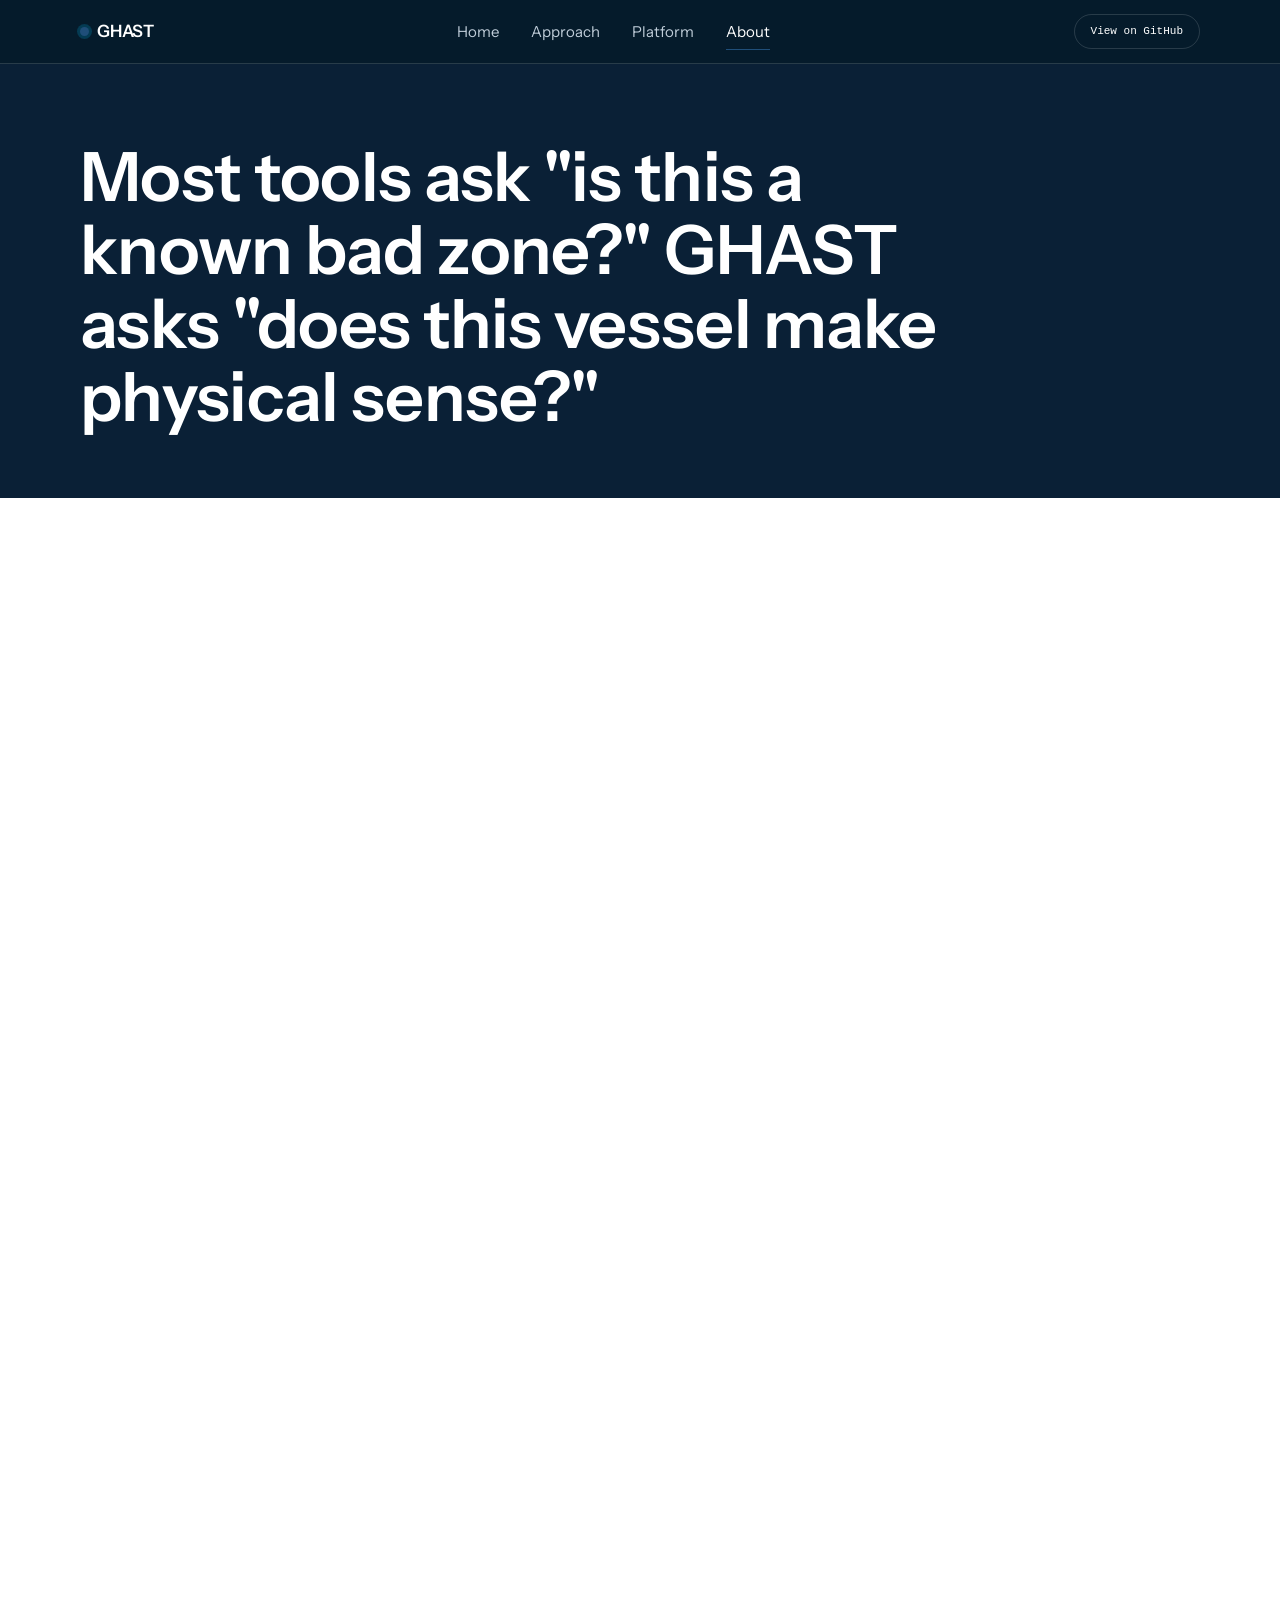
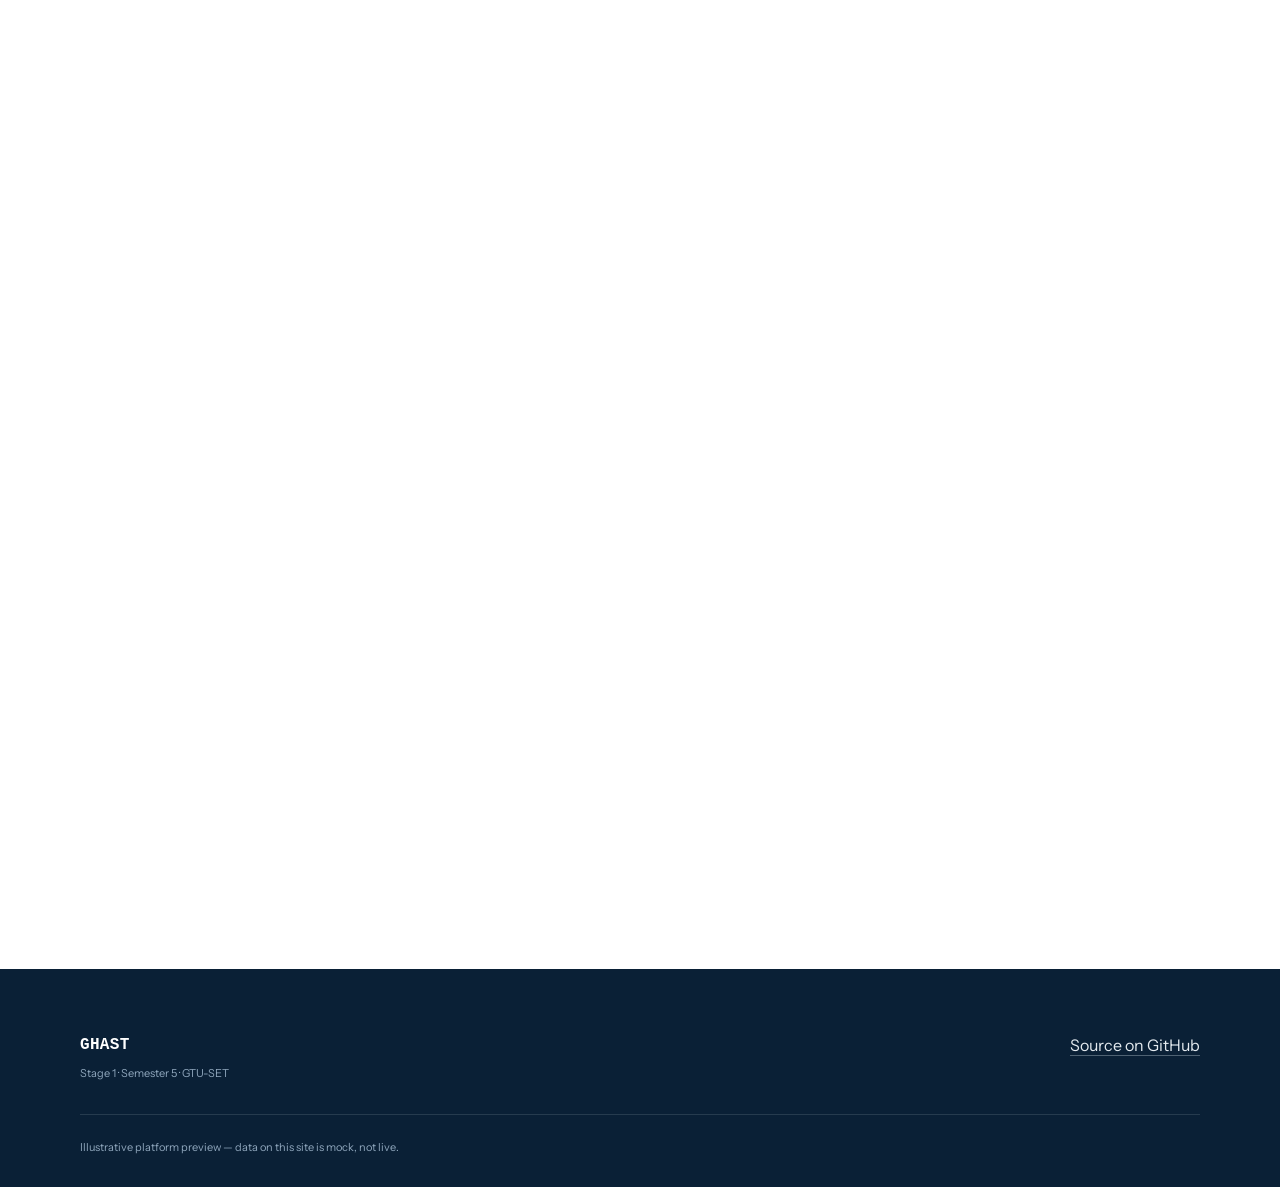
==== commit 678a9bb2: "Rewrite headings with marine-flavored copy, fill out About, cut remaining em-dash chains" ====
--- a/frontend/site/about.html
+++ b/frontend/site/about.html
@@ -46,18 +46,18 @@
       <div class="section__inner section__inner--narrow">
         <p style="font-size: var(--step-lede); line-height: var(--lh-loose); color: var(--ink-700);">
           A lot of maritime spoofing and jamming tools work the way an
-          antivirus scanner works: they keep a list — known jamming zones,
-          known bad actors, known patterns — and raise an alert when
+          antivirus scanner works: they keep a list, known jamming zones,
+          known bad actors, known patterns, and raise an alert when
           something on the list shows up. That works right up until
           something doesn't match the list. A new jamming source outside a
           mapped zone, a spoofing technique nobody's cataloged yet, a
-          vessel behaving strangely for a reason no one's seen before —
-          none of that trips a signature check.
+          vessel behaving strangely for a reason no one's seen before.
+          None of that trips a signature check.
         </p>
         <p style="margin-top: var(--space-6); font-size: var(--step-lede); line-height: var(--lh-loose); color: var(--ink-700);">
           GHAST starts from a different question. Given everything a vessel
-          has just told the world about itself — its speed, its course, how
-          fast it can physically turn — where should it be next? When the
+          has just told the world about itself, its speed, course, and how
+          fast it can physically turn, where should it be next? When the
           position it actually reports drifts too far from that answer, the
           list it's on stops mattering. The deviation is the evidence,
           whether or not anyone has seen this particular flavor of spoofing
@@ -84,7 +84,7 @@
           </div>
           <div class="card data-card">
             <div class="data-card__title">Confidence gates escalation, not alarm volume</div>
-            <div class="data-card__body">Low-confidence or novel patterns go to a human analyst with partial evidence instead of getting auto-declared. False-positive rate — the metric that actually erodes an insurer's trust — is treated as a first-class number from Stage 1 onward, not an afterthought.</div>
+            <div class="data-card__body">Low-confidence or novel patterns go to a human analyst with partial evidence instead of getting auto-declared. False-positive rate, the metric that actually erodes an insurer's trust, is treated as a first-class number from Stage 1 onward, not an afterthought.</div>
           </div>
         </div>
       </div>
@@ -93,18 +93,25 @@
     <section class="section" data-reveal>
       <div class="section__inner section__inner--narrow">
         <p class="eyebrow">Where this is now</p>
-        <h2 class="section__title">An academic project, built like a real one</h2>
+        <h2 class="section__title">A <span class="accent">course</span> plotted like a real one</h2>
         <p class="section__lede">
           GHAST is currently Stage 1 of a three-semester build at GTU-SET: a
           live AIS ingestion pipeline, a Bi-LSTM trajectory model benchmarked
           against published baselines and tracked in MLflow, and a
           rule-assisted investigation agent with three working tools. The
-          site around it is honest about that — the diagrams and reports
+          site around it is honest about that. The diagrams and reports
           you've seen are illustrative, not a live feed, and they'll stop
           being illustrative in the order the
           <a href="https://github.com/Vishmayraj/GHAST/blob/main/docs/HLD/HLD_and_Master_Implementation_Plan.md" target="_blank" rel="noopener" style="color:var(--ocean-600); text-decoration:underline;">implementation plan</a>
           lays out.
         </p>
+        <p class="section__lede" style="margin-top: var(--space-6);">
+          It's being built by one engineering student, in the open, across
+          Semesters 5 through 7, not a funded team running a go-to-market
+          plan. The GitHub repo is the actual state of the project at any
+          given time, not a highlight reel of it.
+        </p>
+
       </div>
     </section>
 
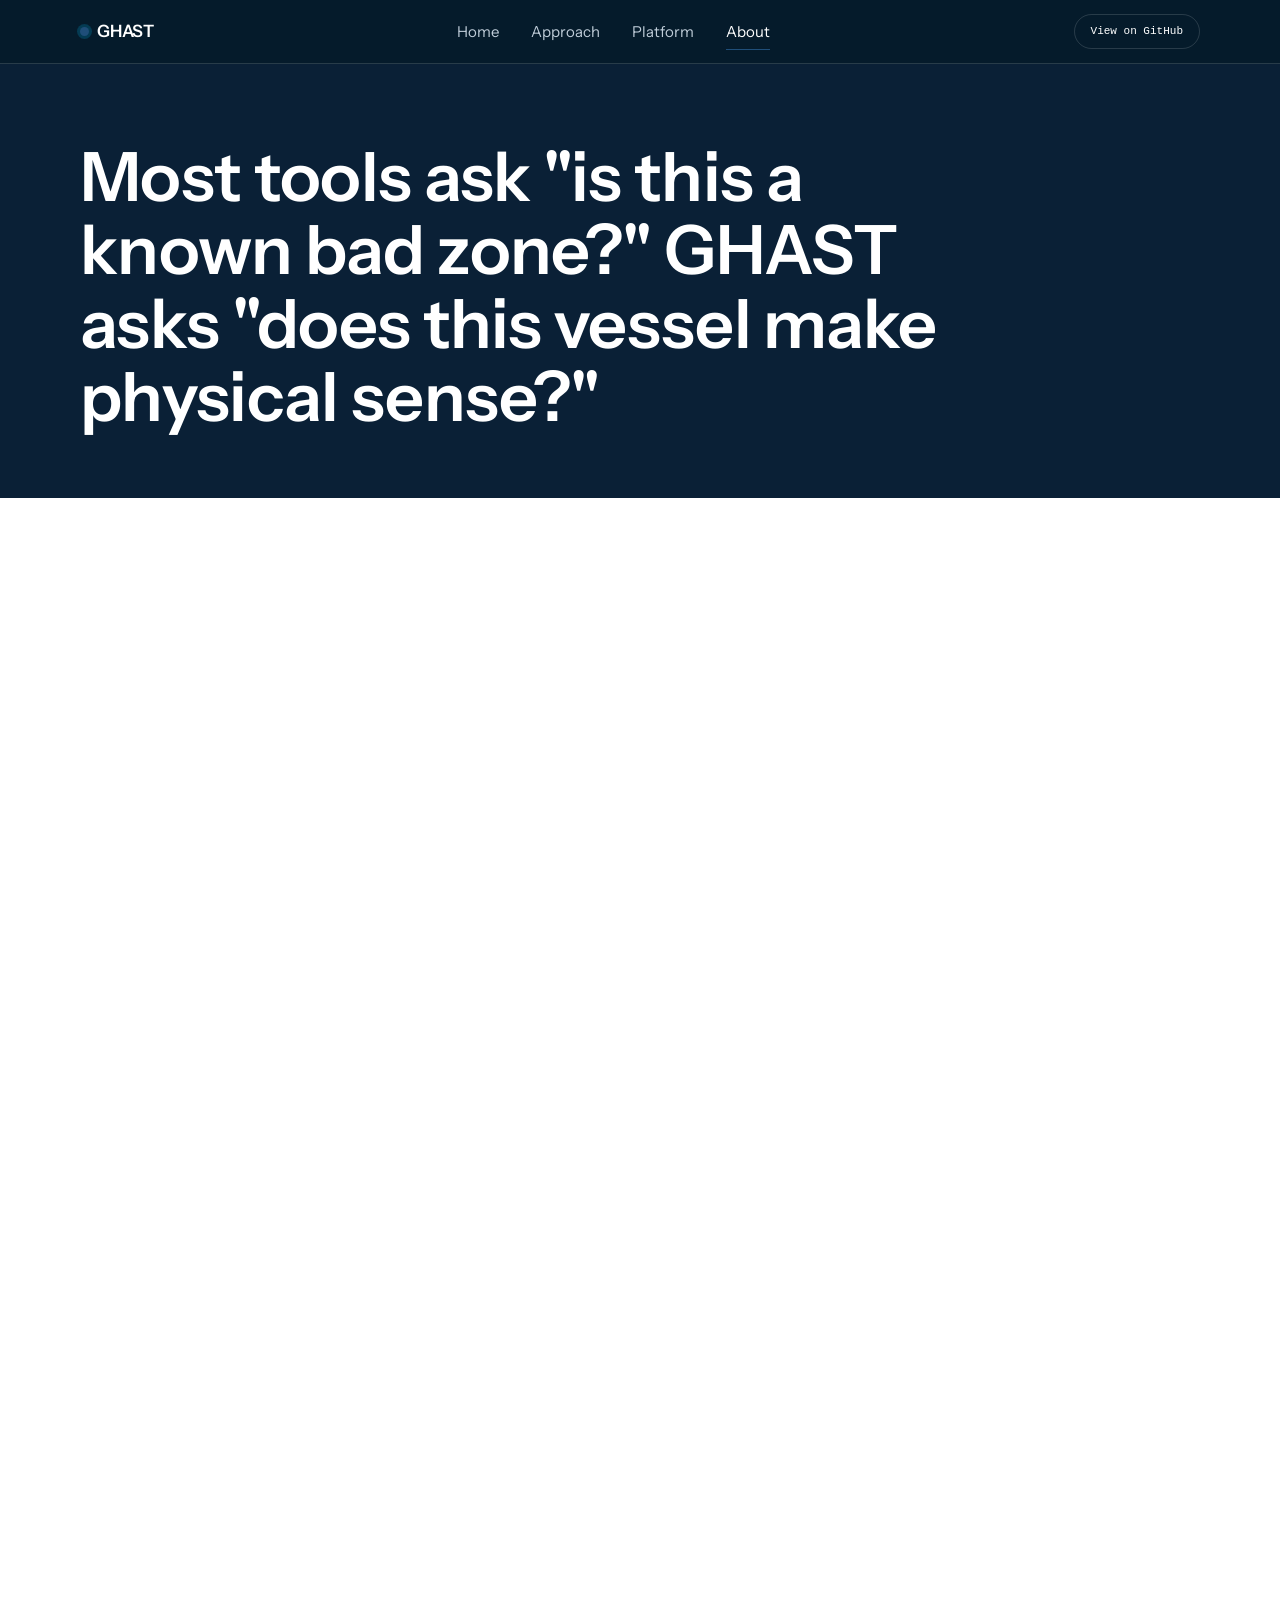
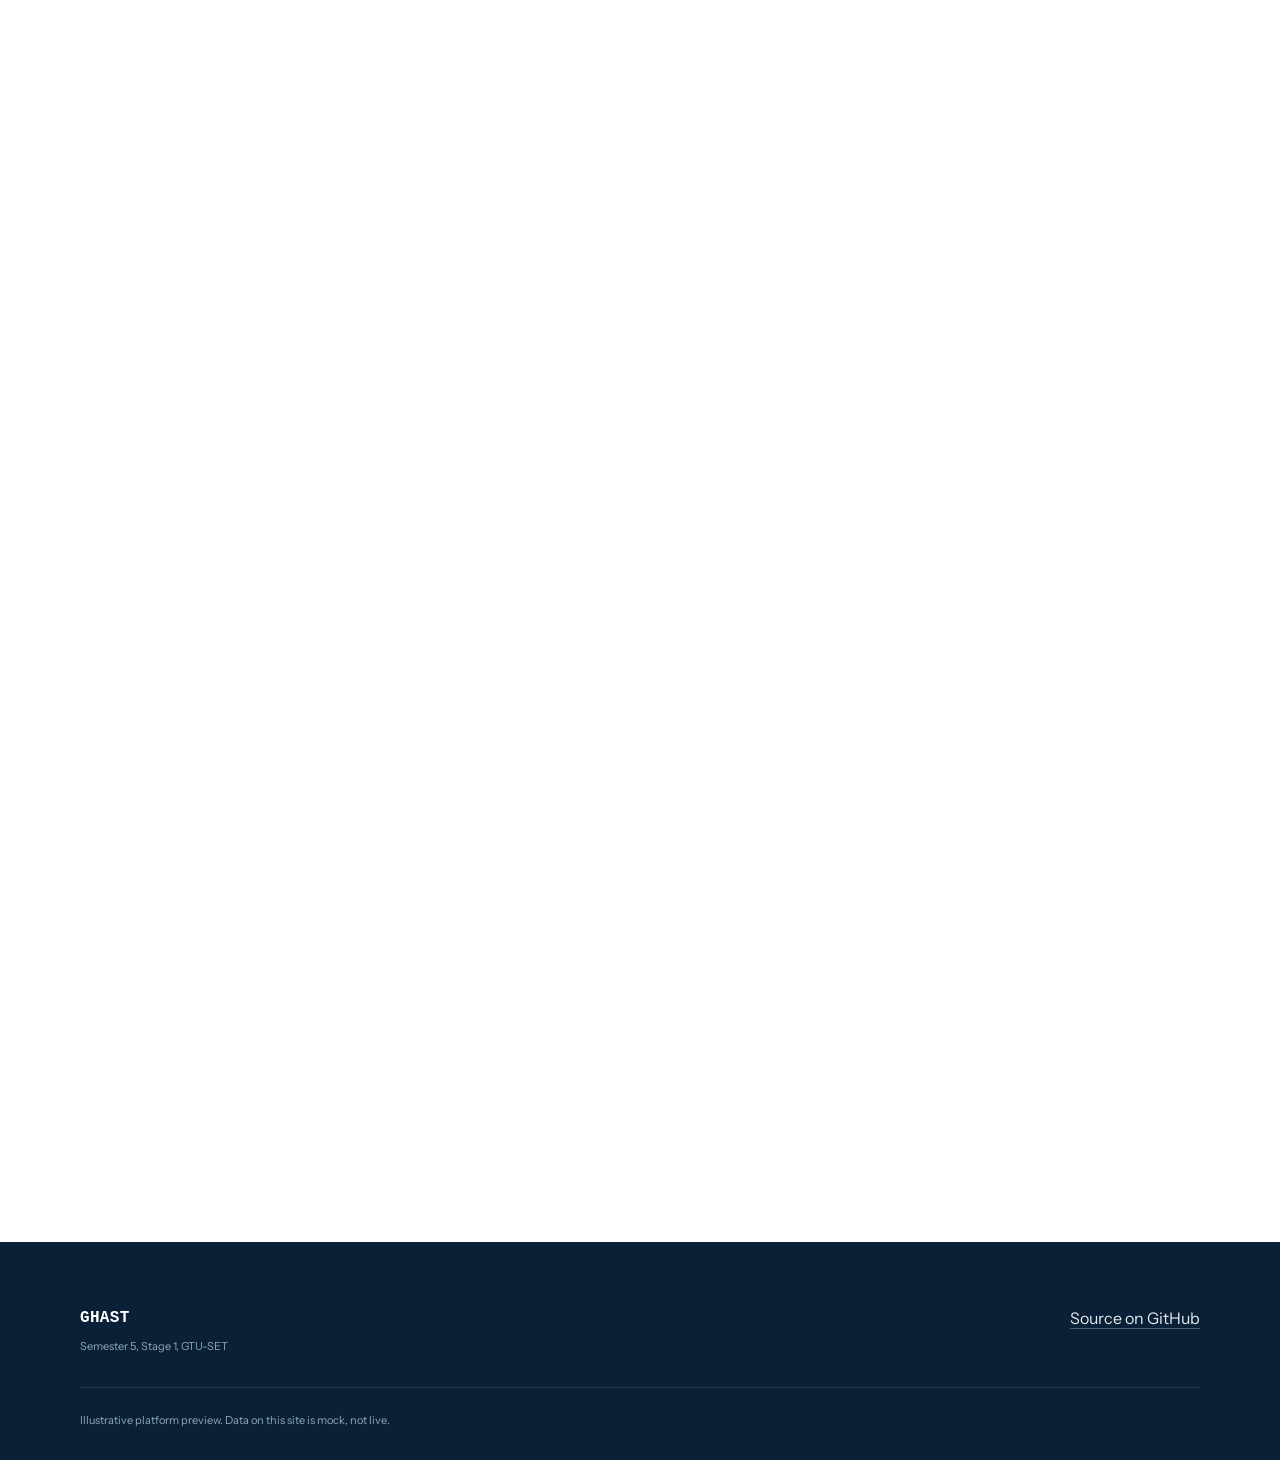
==== commit ea0f1f35: "Add a literary interlude, quoting Heraclitus, as a navy full-bleed pause on About" ====
--- a/frontend/site/about.html
+++ b/frontend/site/about.html
@@ -66,6 +66,14 @@
       </div>
     </section>
 
+    <section class="quote-interlude" data-reveal>
+      <blockquote class="quote-interlude__mark">
+        &ldquo;You cannot step twice into the same river, for other waters are continually flowing in.&rdquo;
+      </blockquote>
+      <div class="quote-interlude__rule" aria-hidden="true"></div>
+      <p class="quote-interlude__cite">Heraclitus, c. 500 BCE</p>
+    </section>
+
     <section class="section" style="background: var(--paper-dim);" data-reveal>
       <div class="section__inner">
         <p class="eyebrow">What we do differently</p>
@@ -121,13 +129,13 @@
     <div class="site-footer__inner">
       <div>
         <div class="site-footer__brand">GHAST</div>
-        <div class="site-footer__status">Stage 1 · Semester 5 · GTU-SET</div>
+        <div class="site-footer__status">Semester 5, Stage 1, GTU-SET</div>
       </div>
       <div>
         <a class="site-footer__link" href="https://github.com/Vishmayraj/GHAST" target="_blank" rel="noopener">Source on GitHub</a>
       </div>
     </div>
-    <p class="site-footer__meta">Illustrative platform preview — data on this site is mock, not live.</p>
+    <p class="site-footer__meta">Illustrative platform preview. Data on this site is mock, not live.</p>
   </footer>
 
 </body>
--- a/frontend/site/styles/sections.css
+++ b/frontend/site/styles/sections.css
@@ -452,3 +452,39 @@
   margin-left: auto;
   margin-right: auto;
 }
+
+/* ============ literary interlude ============ */
+
+.quote-interlude {
+  background: var(--c-navy);
+  color: var(--paper);
+  padding: var(--space-16) var(--space-6);
+  text-align: center;
+}
+
+.quote-interlude__mark {
+  font-family: var(--font-accent);
+  font-style: italic;
+  font-weight: 400;
+  font-size: clamp(1.5rem, 1rem + 2vw, 2.375rem);
+  line-height: 1.35;
+  max-width: 44ch;
+  margin: 0 auto;
+}
+
+.quote-interlude__rule {
+  width: 32px;
+  height: 2px;
+  background: var(--ocean-400);
+  margin: var(--space-6) auto 0;
+}
+
+.quote-interlude__cite {
+  margin-top: var(--space-5);
+  font-family: var(--font-sans);
+  font-size: var(--step-ticker);
+  font-weight: 500;
+  letter-spacing: 0.06em;
+  text-transform: uppercase;
+  color: var(--ocean-200);
+}
